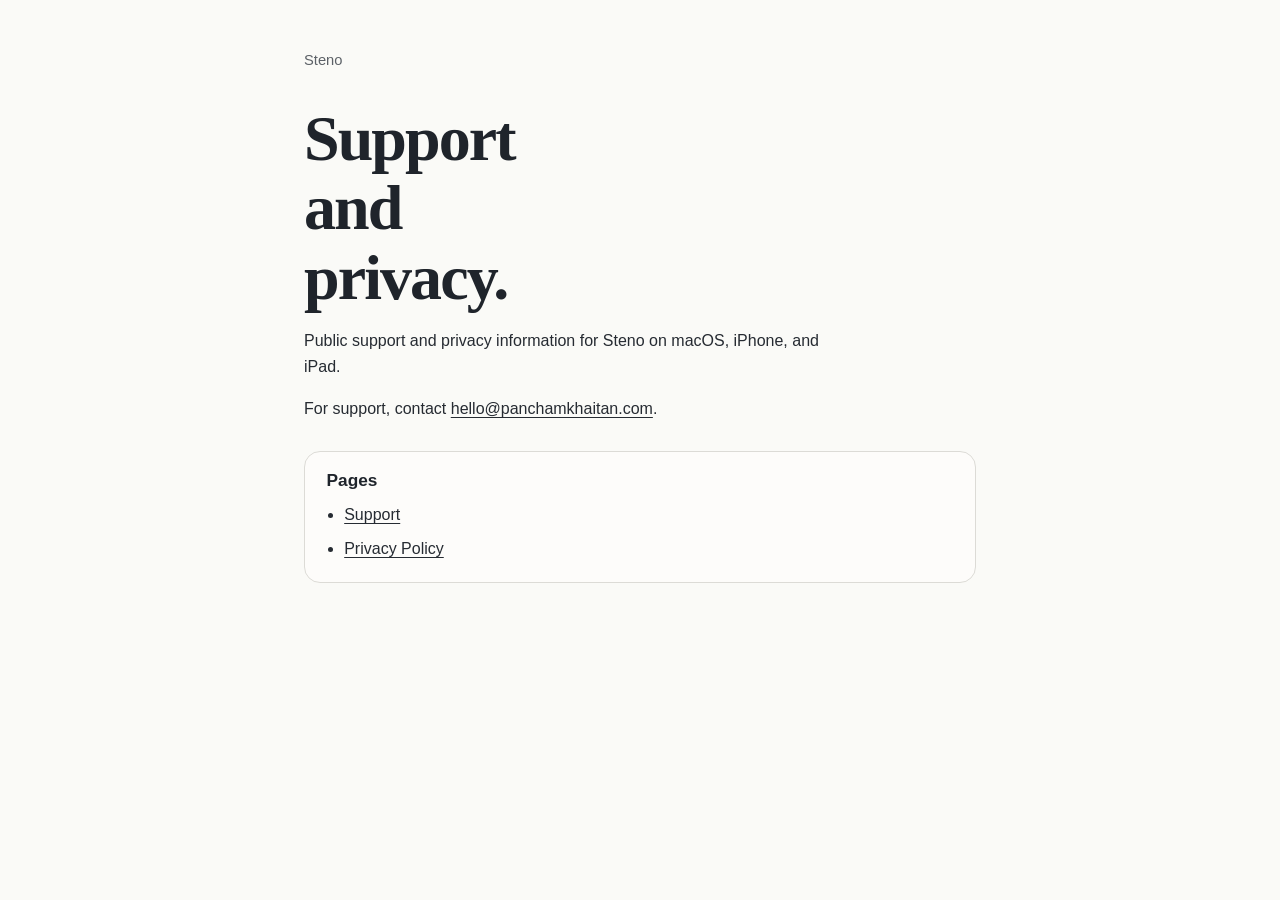
==== index.html @ bea968e1 "docs(site): add support page" ====
<!doctype html>
<html lang="en">
    <head>
        <meta charset="utf-8" />
        <meta name="viewport" content="width=device-width, initial-scale=1" />
        <title>Steno</title>
        <meta
            name="description"
            content="Public support and privacy pages for Steno."
        />
        <style>
            :root {
                color-scheme: light;
                --bg: oklch(98.4% 0.004 95);
                --surface: oklch(99.2% 0.003 95);
                --ink: oklch(26% 0.015 255);
                --muted: oklch(49% 0.012 255);
                --line: oklch(89% 0.006 95);
                --body:
                    "Avenir Next", "Segoe UI", "Helvetica Neue", Helvetica,
                    sans-serif;
                --display:
                    "Iowan Old Style", "Palatino Linotype", "Book Antiqua",
                    Georgia, serif;
                --max-width: 42rem;
            }

            * {
                box-sizing: border-box;
            }

            body {
                margin: 0;
                background: var(--bg);
                color: var(--ink);
                font-family: var(--body);
                line-height: 1.65;
            }

            a {
                color: inherit;
                text-decoration-thickness: 0.08em;
                text-underline-offset: 0.16em;
            }

            .page {
                width: min(calc(100% - 2rem), var(--max-width));
                margin: 0 auto;
                padding: 3rem 0 4rem;
            }

            .topline {
                margin-bottom: 2rem;
                color: var(--muted);
                font-size: 0.92rem;
            }

            h1,
            h2 {
                margin: 0;
                font-family: var(--display);
                font-weight: 700;
                line-height: 1.08;
                letter-spacing: -0.03em;
            }

            h1 {
                font-size: clamp(2.5rem, 8vw, 4rem);
                max-width: 8ch;
                margin-bottom: 1rem;
            }

            h2 {
                font-size: 1.08rem;
                font-family: var(--body);
                letter-spacing: 0;
                margin-bottom: 0.8rem;
            }

            p,
            li {
                color: color-mix(in oklab, var(--ink) 88%, var(--muted));
                font-size: 1rem;
            }

            p {
                margin: 0 0 1rem;
                max-width: 60ch;
            }

            .links {
                margin-top: 1.75rem;
                padding: 1.2rem 1.35rem;
                border: 1px solid var(--line);
                border-radius: 1rem;
                background: var(--surface);
            }

            ul {
                margin: 0;
                padding-left: 1.1rem;
            }

            li + li {
                margin-top: 0.45rem;
            }

            @media (max-width: 640px) {
                .page {
                    width: min(calc(100% - 1.25rem), var(--max-width));
                    padding: 2rem 0 3rem;
                }
            }
        </style>
    </head>
    <body>
        <div class="page">
            <div class="topline">Steno</div>

            <main>
                <h1>Support and privacy.</h1>
                <p>
                    Public support and privacy information for Steno on macOS,
                    iPhone, and iPad.
                </p>
                <p>
                    For support, contact
                    <a href="mailto:hello@panchamkhaitan.com"
                        >hello@panchamkhaitan.com</a
                    >.
                </p>

                <section class="links" aria-label="Site links">
                    <h2>Pages</h2>
                    <ul>
                        <li><a href="./support/">Support</a></li>
                        <li><a href="./privacy/">Privacy Policy</a></li>
                    </ul>
                </section>
            </main>
        </div>
    </body>
</html>
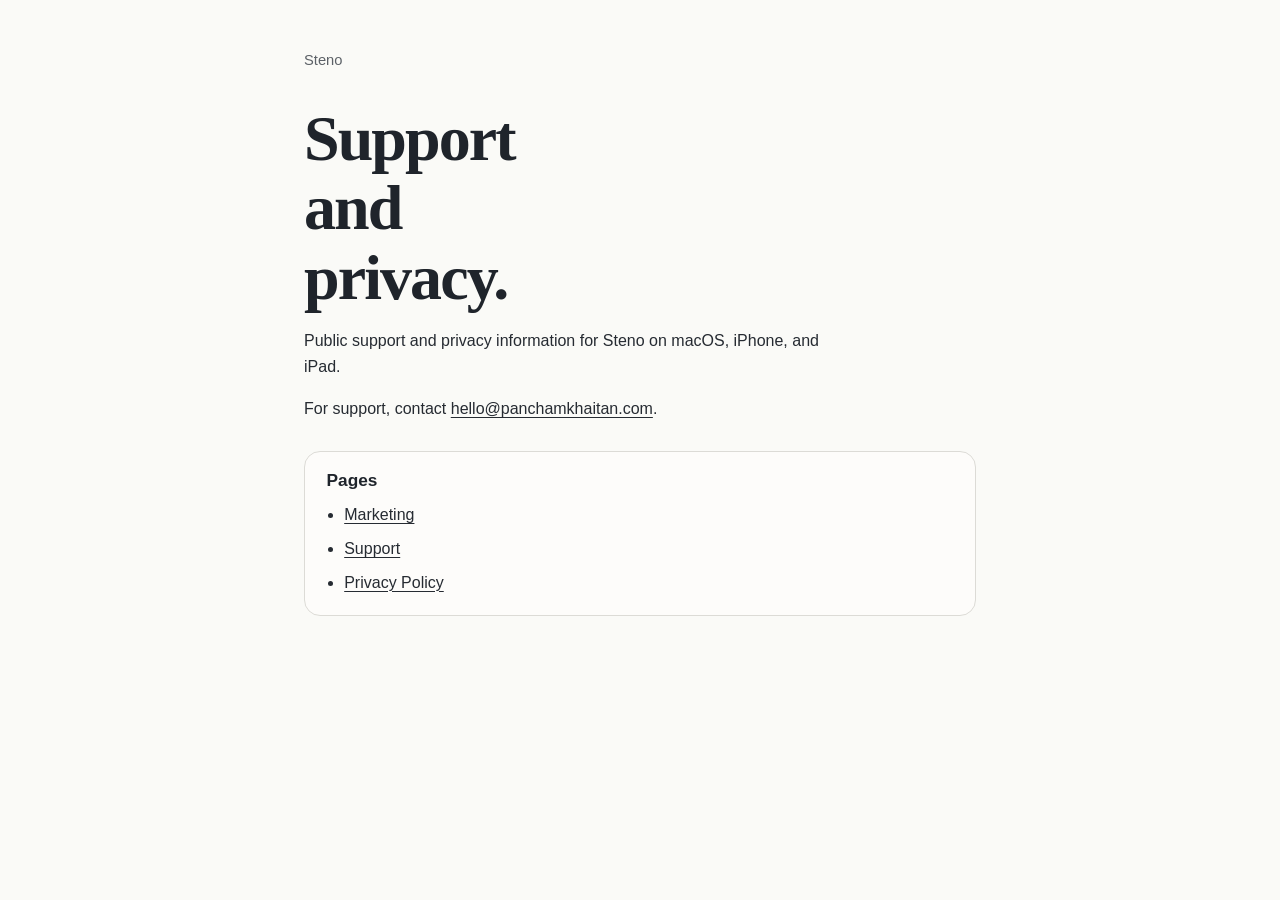
==== commit 62eb3a9b: "docs(site): add marketing page" ====
--- a/index.html
+++ b/index.html
@@ -133,6 +133,7 @@
                 <section class="links" aria-label="Site links">
                     <h2>Pages</h2>
                     <ul>
+                        <li><a href="./marketing/">Marketing</a></li>
                         <li><a href="./support/">Support</a></li>
                         <li><a href="./privacy/">Privacy Policy</a></li>
                     </ul>
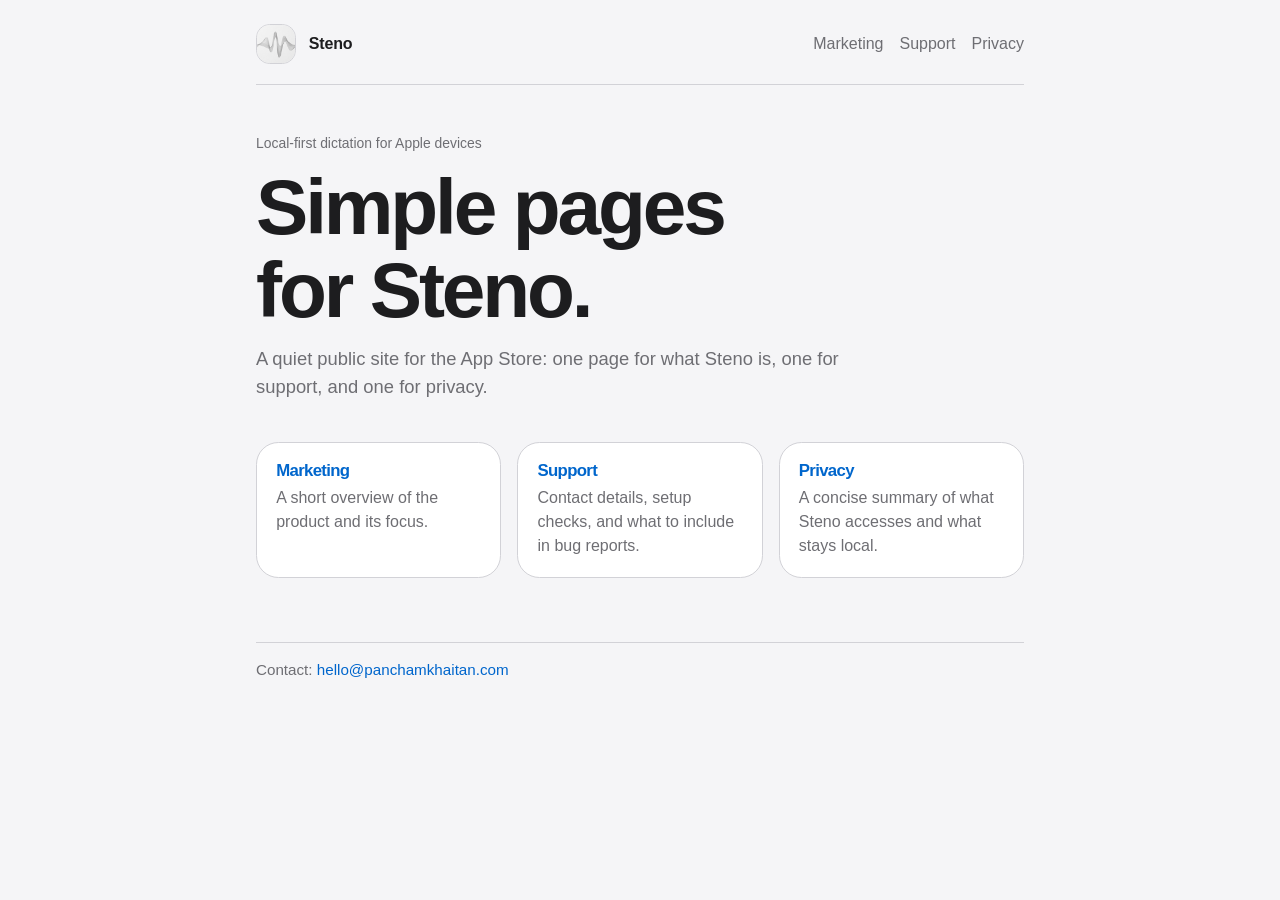
==== commit f10ccc21: "docs(site): simplify public pages" ====
--- a/index.html
+++ b/index.html
@@ -6,139 +6,69 @@
         <title>Steno</title>
         <meta
             name="description"
-            content="Public support and privacy pages for Steno."
+            content="Marketing, support, and privacy pages for Steno."
         />
-        <style>
-            :root {
-                color-scheme: light;
-                --bg: oklch(98.4% 0.004 95);
-                --surface: oklch(99.2% 0.003 95);
-                --ink: oklch(26% 0.015 255);
-                --muted: oklch(49% 0.012 255);
-                --line: oklch(89% 0.006 95);
-                --body:
-                    "Avenir Next", "Segoe UI", "Helvetica Neue", Helvetica,
-                    sans-serif;
-                --display:
-                    "Iowan Old Style", "Palatino Linotype", "Book Antiqua",
-                    Georgia, serif;
-                --max-width: 42rem;
-            }
-
-            * {
-                box-sizing: border-box;
-            }
-
-            body {
-                margin: 0;
-                background: var(--bg);
-                color: var(--ink);
-                font-family: var(--body);
-                line-height: 1.65;
-            }
-
-            a {
-                color: inherit;
-                text-decoration-thickness: 0.08em;
-                text-underline-offset: 0.16em;
-            }
-
-            .page {
-                width: min(calc(100% - 2rem), var(--max-width));
-                margin: 0 auto;
-                padding: 3rem 0 4rem;
-            }
-
-            .topline {
-                margin-bottom: 2rem;
-                color: var(--muted);
-                font-size: 0.92rem;
-            }
-
-            h1,
-            h2 {
-                margin: 0;
-                font-family: var(--display);
-                font-weight: 700;
-                line-height: 1.08;
-                letter-spacing: -0.03em;
-            }
-
-            h1 {
-                font-size: clamp(2.5rem, 8vw, 4rem);
-                max-width: 8ch;
-                margin-bottom: 1rem;
-            }
-
-            h2 {
-                font-size: 1.08rem;
-                font-family: var(--body);
-                letter-spacing: 0;
-                margin-bottom: 0.8rem;
-            }
-
-            p,
-            li {
-                color: color-mix(in oklab, var(--ink) 88%, var(--muted));
-                font-size: 1rem;
-            }
-
-            p {
-                margin: 0 0 1rem;
-                max-width: 60ch;
-            }
-
-            .links {
-                margin-top: 1.75rem;
-                padding: 1.2rem 1.35rem;
-                border: 1px solid var(--line);
-                border-radius: 1rem;
-                background: var(--surface);
-            }
-
-            ul {
-                margin: 0;
-                padding-left: 1.1rem;
-            }
-
-            li + li {
-                margin-top: 0.45rem;
-            }
-
-            @media (max-width: 640px) {
-                .page {
-                    width: min(calc(100% - 1.25rem), var(--max-width));
-                    padding: 2rem 0 3rem;
-                }
-            }
-        </style>
+        <link rel="stylesheet" href="./styles.css" />
     </head>
     <body>
-        <div class="page">
-            <div class="topline">Steno</div>
+        <div class="site">
+            <header class="masthead">
+                <a class="brand" href="./" aria-label="Steno home">
+                    <img
+                        class="brand-mark"
+                        src="./assets/steno-logo.jpg"
+                        alt="Steno waveform logo"
+                        width="40"
+                        height="40"
+                    />
+                    <span class="brand-name">Steno</span>
+                </a>
+
+                <nav class="nav" aria-label="Site">
+                    <a href="./marketing/">Marketing</a>
+                    <a href="./support/">Support</a>
+                    <a href="./privacy/">Privacy</a>
+                </nav>
+            </header>
 
             <main>
-                <h1>Support and privacy.</h1>
-                <p>
-                    Public support and privacy information for Steno on macOS,
-                    iPhone, and iPad.
-                </p>
-                <p>
-                    For support, contact
-                    <a href="mailto:hello@panchamkhaitan.com"
-                        >hello@panchamkhaitan.com</a
-                    >.
+                <p class="eyebrow">Local-first dictation for Apple devices</p>
+                <h1>Simple pages for Steno.</h1>
+                <p class="lede">
+                    A quiet public site for the App Store: one page for what
+                    Steno is, one for support, and one for privacy.
                 </p>
 
-                <section class="links" aria-label="Site links">
-                    <h2>Pages</h2>
-                    <ul>
-                        <li><a href="./marketing/">Marketing</a></li>
-                        <li><a href="./support/">Support</a></li>
-                        <li><a href="./privacy/">Privacy Policy</a></li>
-                    </ul>
+                <section class="cards" aria-label="Pages">
+                    <article class="card">
+                        <h3><a href="./marketing/">Marketing</a></h3>
+                        <p>A short overview of the product and its focus.</p>
+                    </article>
+
+                    <article class="card">
+                        <h3><a href="./support/">Support</a></h3>
+                        <p>
+                            Contact details, setup checks, and what to include
+                            in bug reports.
+                        </p>
+                    </article>
+
+                    <article class="card">
+                        <h3><a href="./privacy/">Privacy</a></h3>
+                        <p>
+                            A concise summary of what Steno accesses and what
+                            stays local.
+                        </p>
+                    </article>
                 </section>
             </main>
+
+            <footer class="footer">
+                Contact:
+                <a href="mailto:hello@panchamkhaitan.com"
+                    >hello@panchamkhaitan.com</a
+                >
+            </footer>
         </div>
     </body>
 </html>
--- a/styles.css
+++ b/styles.css
@@ -0,0 +1,283 @@
+:root {
+    color-scheme: light;
+    --bg: #f5f5f7;
+    --panel: #ffffff;
+    --ink: #1d1d1f;
+    --muted: #6e6e73;
+    --line: #d2d2d7;
+    --link: #06c;
+    --max-width: 48rem;
+    --max-width-wide: 62rem;
+}
+
+* {
+    box-sizing: border-box;
+}
+
+html {
+    background: var(--bg);
+}
+
+body {
+    margin: 0;
+    background: var(--bg);
+    color: var(--ink);
+    font-family:
+        -apple-system, BlinkMacSystemFont, "SF Pro Text", "Helvetica Neue",
+        Helvetica, Arial, sans-serif;
+    -webkit-font-smoothing: antialiased;
+    line-height: 1.5;
+}
+
+img {
+    display: block;
+    max-width: 100%;
+}
+
+a {
+    color: var(--link);
+    text-decoration: none;
+}
+
+a:hover {
+    text-decoration: underline;
+}
+
+.site {
+    width: min(calc(100% - 2rem), var(--max-width));
+    margin: 0 auto;
+    padding: 1.5rem 0 4rem;
+}
+
+.site--wide {
+    width: min(calc(100% - 2rem), var(--max-width-wide));
+}
+
+.masthead {
+    display: flex;
+    justify-content: space-between;
+    align-items: center;
+    gap: 1rem;
+    margin-bottom: 3rem;
+    padding-bottom: 1.25rem;
+    border-bottom: 1px solid var(--line);
+}
+
+.brand {
+    display: inline-flex;
+    align-items: center;
+    gap: 0.8rem;
+    color: var(--ink);
+    text-decoration: none;
+}
+
+.brand:hover {
+    text-decoration: none;
+}
+
+.brand-mark {
+    width: 2.5rem;
+    height: 2.5rem;
+    border-radius: 0.85rem;
+    border: 1px solid var(--line);
+    background: var(--panel);
+    object-fit: cover;
+}
+
+.brand-name {
+    font-size: 1rem;
+    font-weight: 600;
+    letter-spacing: -0.01em;
+}
+
+.nav {
+    display: flex;
+    gap: 1rem;
+    flex-wrap: wrap;
+}
+
+.nav a {
+    color: var(--muted);
+}
+
+.nav a[aria-current="page"],
+.nav a:hover {
+    color: var(--ink);
+    text-decoration: none;
+}
+
+.eyebrow {
+    margin: 0 0 0.75rem;
+    color: var(--muted);
+    font-size: 0.87rem;
+}
+
+h1,
+h2,
+h3 {
+    margin: 0;
+    color: var(--ink);
+    font-weight: 600;
+    letter-spacing: -0.04em;
+    line-height: 1.06;
+}
+
+h1 {
+    margin-bottom: 0.8rem;
+    max-width: 11ch;
+    font-size: clamp(2.75rem, 8vw, 4.9rem);
+}
+
+h2 {
+    margin-bottom: 0.45rem;
+    font-size: clamp(1.4rem, 4vw, 1.75rem);
+}
+
+h3 {
+    margin-bottom: 0.35rem;
+    font-size: 1.05rem;
+}
+
+p,
+li {
+    color: var(--muted);
+    font-size: 1rem;
+}
+
+p {
+    margin: 0 0 1rem;
+    max-width: 38rem;
+}
+
+.lede {
+    margin: 0;
+    max-width: 40rem;
+    font-size: 1.15rem;
+    line-height: 1.55;
+}
+
+.hero {
+    display: grid;
+    gap: 1.25rem;
+    align-items: start;
+}
+
+.hero--split {
+    grid-template-columns: minmax(0, 1fr) 13rem;
+}
+
+.logo-panel {
+    display: grid;
+    place-items: center;
+    padding: 1rem;
+    border: 1px solid var(--line);
+    border-radius: 1.5rem;
+    background: var(--panel);
+}
+
+.logo-panel img {
+    width: 100%;
+    border-radius: 1.15rem;
+}
+
+.cards {
+    display: grid;
+    grid-template-columns: repeat(3, minmax(0, 1fr));
+    gap: 1rem;
+    margin-top: 2.5rem;
+}
+
+.cards--2 {
+    grid-template-columns: repeat(2, minmax(0, 1fr));
+}
+
+.card {
+    padding: 1.2rem;
+    border: 1px solid var(--line);
+    border-radius: 1.4rem;
+    background: var(--panel);
+}
+
+.card p:last-child {
+    margin-bottom: 0;
+}
+
+.section {
+    margin-top: 2.5rem;
+    padding-top: 1.5rem;
+    border-top: 1px solid var(--line);
+}
+
+.list {
+    margin: 0;
+    padding-left: 1.2rem;
+}
+
+.list li + li {
+    margin-top: 0.45rem;
+}
+
+.list-plain {
+    list-style: none;
+    margin: 0;
+    padding: 0;
+}
+
+.list-plain li {
+    padding: 0.85rem 0;
+    border-top: 1px solid var(--line);
+}
+
+.list-plain li:first-child {
+    padding-top: 0;
+    border-top: 0;
+}
+
+.list-plain strong {
+    display: block;
+    margin-bottom: 0.15rem;
+    color: var(--ink);
+    font-weight: 600;
+}
+
+.page-links {
+    display: flex;
+    gap: 1rem;
+    flex-wrap: wrap;
+    margin-top: 1rem;
+}
+
+.footer {
+    margin-top: 4rem;
+    padding-top: 1rem;
+    border-top: 1px solid var(--line);
+    color: var(--muted);
+    font-size: 0.95rem;
+}
+
+@media (max-width: 860px) {
+    .hero--split,
+    .cards,
+    .cards--2 {
+        grid-template-columns: 1fr;
+    }
+
+    .logo-panel {
+        max-width: 13rem;
+    }
+}
+
+@media (max-width: 640px) {
+    .site,
+    .site--wide {
+        width: min(calc(100% - 1.25rem), var(--max-width-wide));
+        padding: 1rem 0 3rem;
+    }
+
+    .masthead {
+        flex-direction: column;
+        align-items: flex-start;
+        gap: 0.75rem;
+        margin-bottom: 2.25rem;
+    }
+}
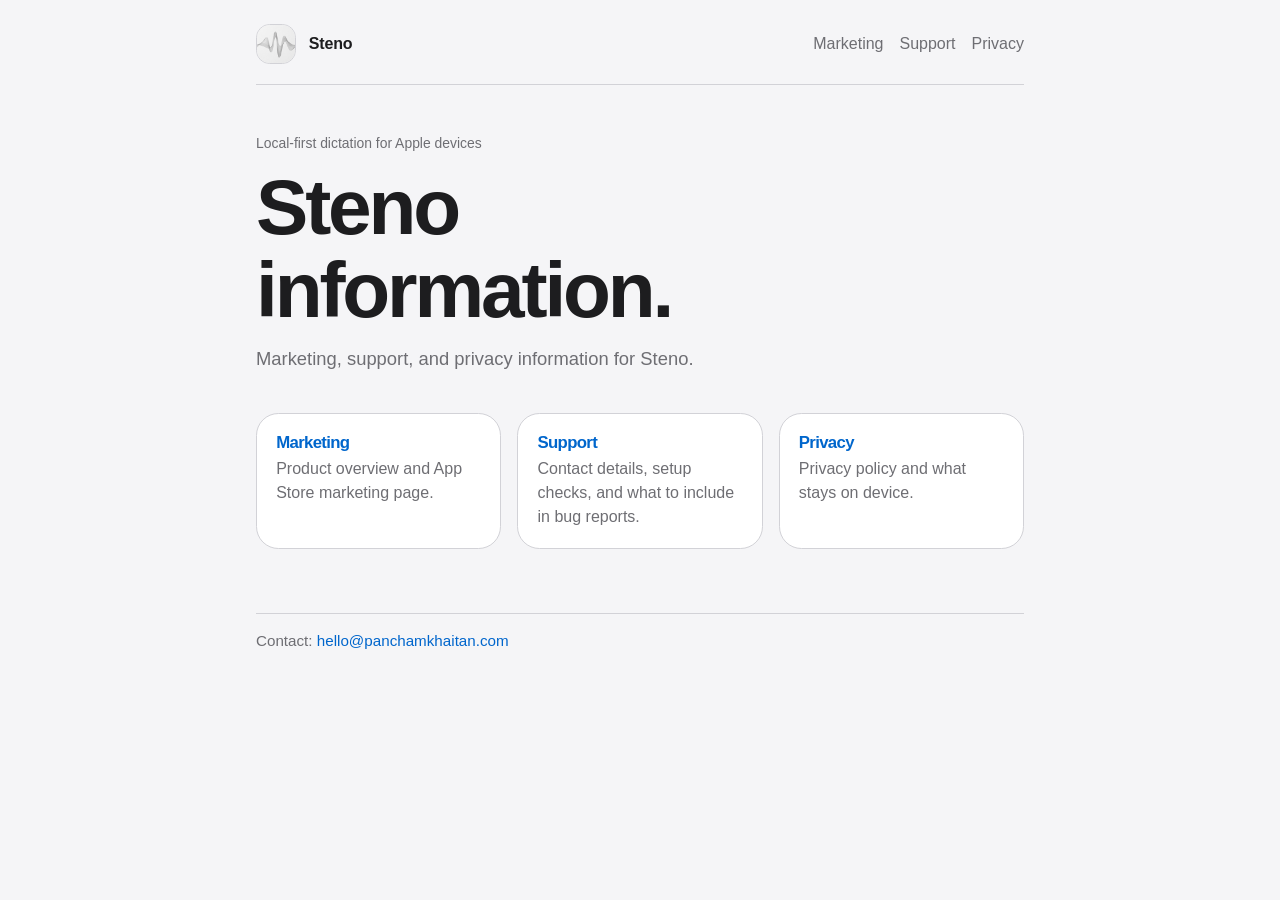
==== commit 6cea1306: "docs(site): tighten landing copy" ====
--- a/index.html
+++ b/index.html
@@ -33,16 +33,15 @@
 
             <main>
                 <p class="eyebrow">Local-first dictation for Apple devices</p>
-                <h1>Simple pages for Steno.</h1>
+                <h1>Steno information.</h1>
                 <p class="lede">
-                    A quiet public site for the App Store: one page for what
-                    Steno is, one for support, and one for privacy.
+                    Marketing, support, and privacy information for Steno.
                 </p>
 
                 <section class="cards" aria-label="Pages">
                     <article class="card">
                         <h3><a href="./marketing/">Marketing</a></h3>
-                        <p>A short overview of the product and its focus.</p>
+                        <p>Product overview and App Store marketing page.</p>
                     </article>
 
                     <article class="card">
@@ -56,8 +55,7 @@
                     <article class="card">
                         <h3><a href="./privacy/">Privacy</a></h3>
                         <p>
-                            A concise summary of what Steno accesses and what
-                            stays local.
+                            Privacy policy and what stays on device.
                         </p>
                     </article>
                 </section>
--- a/styles.css
+++ b/styles.css
@@ -162,24 +162,6 @@
     align-items: start;
 }
 
-.hero--split {
-    grid-template-columns: minmax(0, 1fr) 13rem;
-}
-
-.logo-panel {
-    display: grid;
-    place-items: center;
-    padding: 1rem;
-    border: 1px solid var(--line);
-    border-radius: 1.5rem;
-    background: var(--panel);
-}
-
-.logo-panel img {
-    width: 100%;
-    border-radius: 1.15rem;
-}
-
 .cards {
     display: grid;
     grid-template-columns: repeat(3, minmax(0, 1fr));
@@ -256,14 +238,9 @@
 }
 
 @media (max-width: 860px) {
-    .hero--split,
     .cards,
     .cards--2 {
         grid-template-columns: 1fr;
-    }
-
-    .logo-panel {
-        max-width: 13rem;
     }
 }
 
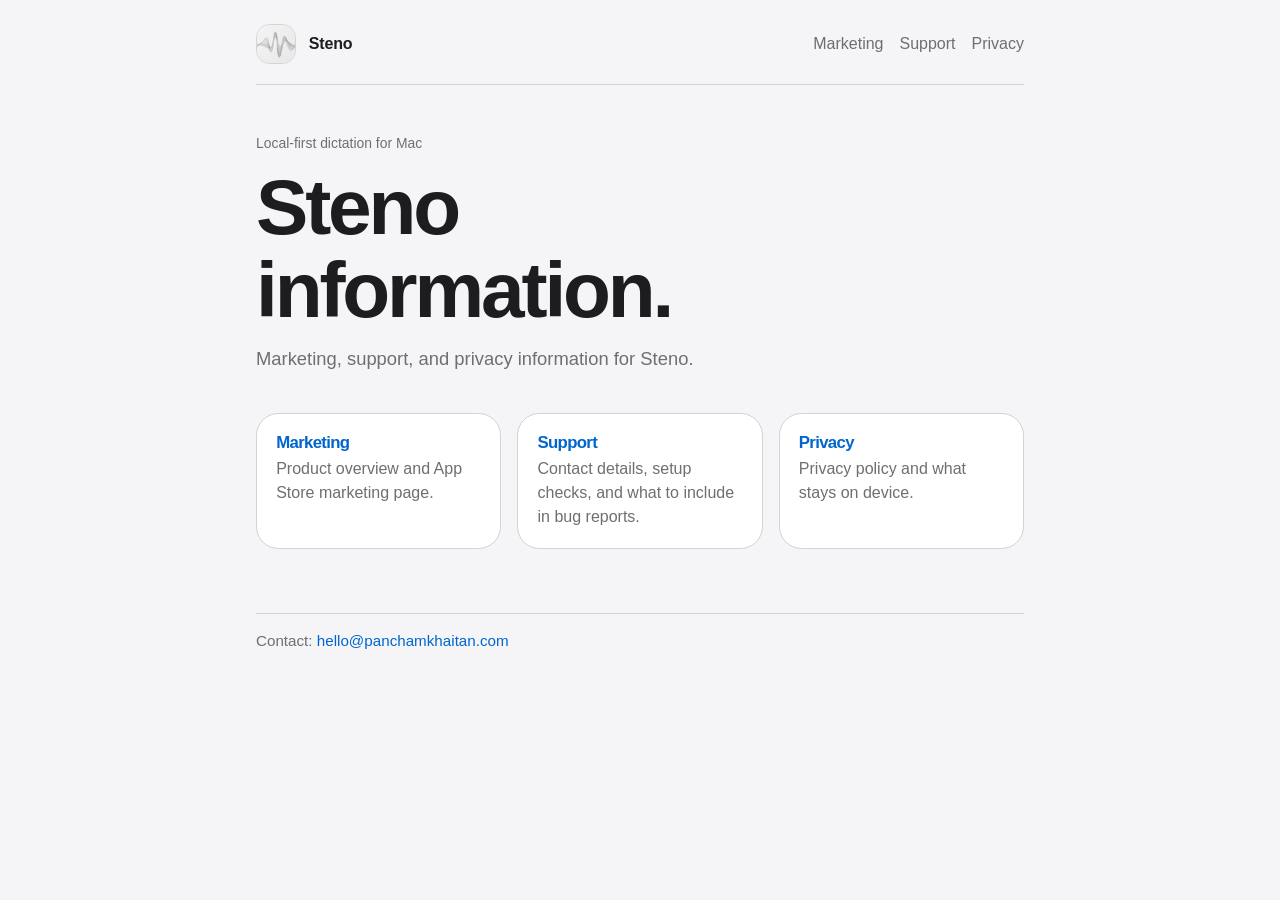
==== commit 700baef1: "docs(site): align public pages with Mac App Store flow" ====
--- a/index.html
+++ b/index.html
@@ -32,7 +32,7 @@
             </header>
 
             <main>
-                <p class="eyebrow">Local-first dictation for Apple devices</p>
+                <p class="eyebrow">Local-first dictation for Mac</p>
                 <h1>Steno information.</h1>
                 <p class="lede">
                     Marketing, support, and privacy information for Steno.
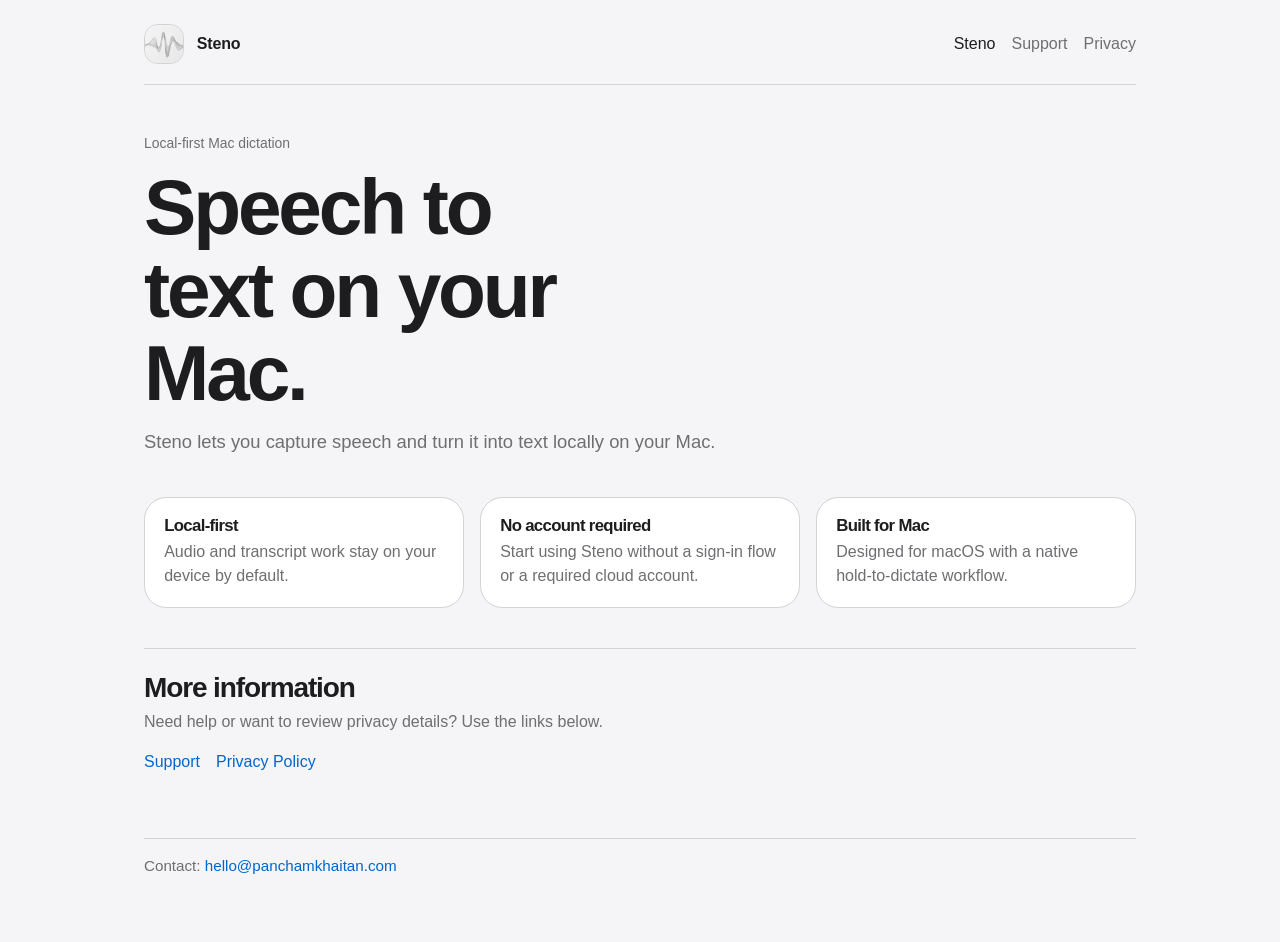
==== commit 4d1fb499: "Make marketing page the default route" ====
--- a/index.html
+++ b/index.html
@@ -6,12 +6,12 @@
         <title>Steno</title>
         <meta
             name="description"
-            content="Marketing, support, and privacy pages for Steno."
+            content="Steno is a local-first dictation app for macOS."
         />
         <link rel="stylesheet" href="./styles.css" />
     </head>
     <body>
-        <div class="site">
+        <div class="site site--wide">
             <header class="masthead">
                 <a class="brand" href="./" aria-label="Steno home">
                     <img
@@ -25,39 +25,60 @@
                 </a>
 
                 <nav class="nav" aria-label="Site">
-                    <a href="./marketing/">Marketing</a>
+                    <a href="./" aria-current="page">Steno</a>
                     <a href="./support/">Support</a>
                     <a href="./privacy/">Privacy</a>
                 </nav>
             </header>
 
             <main>
-                <p class="eyebrow">Local-first dictation for Mac</p>
-                <h1>Steno information.</h1>
-                <p class="lede">
-                    Marketing, support, and privacy information for Steno.
-                </p>
+                <section class="hero">
+                    <div>
+                        <p class="eyebrow">Local-first Mac dictation</p>
+                        <h1>Speech to text on your Mac.</h1>
+                        <p class="lede">
+                            Steno lets you capture speech and turn it into text
+                            locally on your Mac.
+                        </p>
+                    </div>
+                </section>
 
-                <section class="cards" aria-label="Pages">
+                <section class="cards" aria-label="Highlights">
                     <article class="card">
-                        <h3><a href="./marketing/">Marketing</a></h3>
-                        <p>Product overview and App Store marketing page.</p>
-                    </article>
-
-                    <article class="card">
-                        <h3><a href="./support/">Support</a></h3>
+                        <h3>Local-first</h3>
                         <p>
-                            Contact details, setup checks, and what to include
-                            in bug reports.
+                            Audio and transcript work stay on your device by
+                            default.
                         </p>
                     </article>
 
                     <article class="card">
-                        <h3><a href="./privacy/">Privacy</a></h3>
+                        <h3>No account required</h3>
                         <p>
-                            Privacy policy and what stays on device.
+                            Start using Steno without a sign-in flow or a
+                            required cloud account.
                         </p>
                     </article>
+
+                    <article class="card">
+                        <h3>Built for Mac</h3>
+                        <p>
+                            Designed for macOS with a native hold-to-dictate
+                            workflow.
+                        </p>
+                    </article>
+                </section>
+
+                <section class="section">
+                    <h2>More information</h2>
+                    <p>
+                        Need help or want to review privacy details? Use the
+                        links below.
+                    </p>
+                    <div class="page-links">
+                        <a href="./support/">Support</a>
+                        <a href="./privacy/">Privacy Policy</a>
+                    </div>
                 </section>
             </main>
 
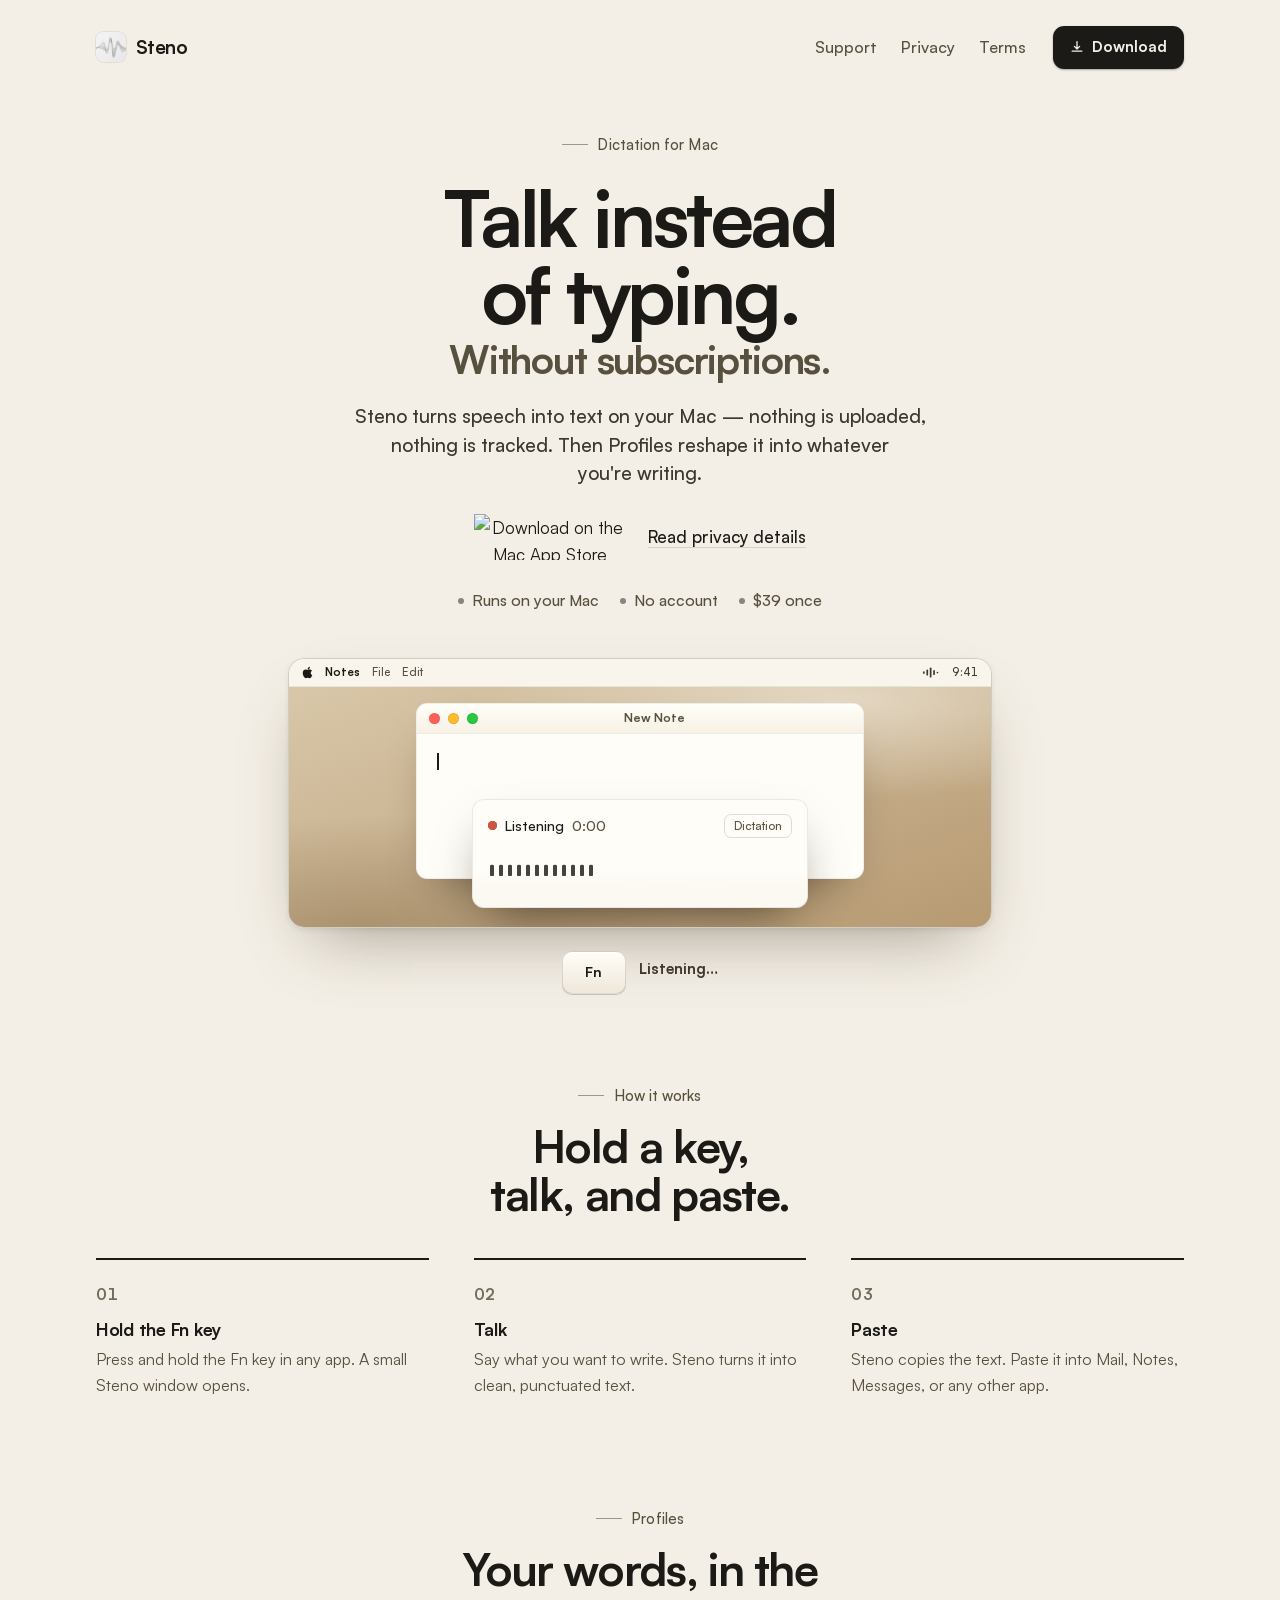
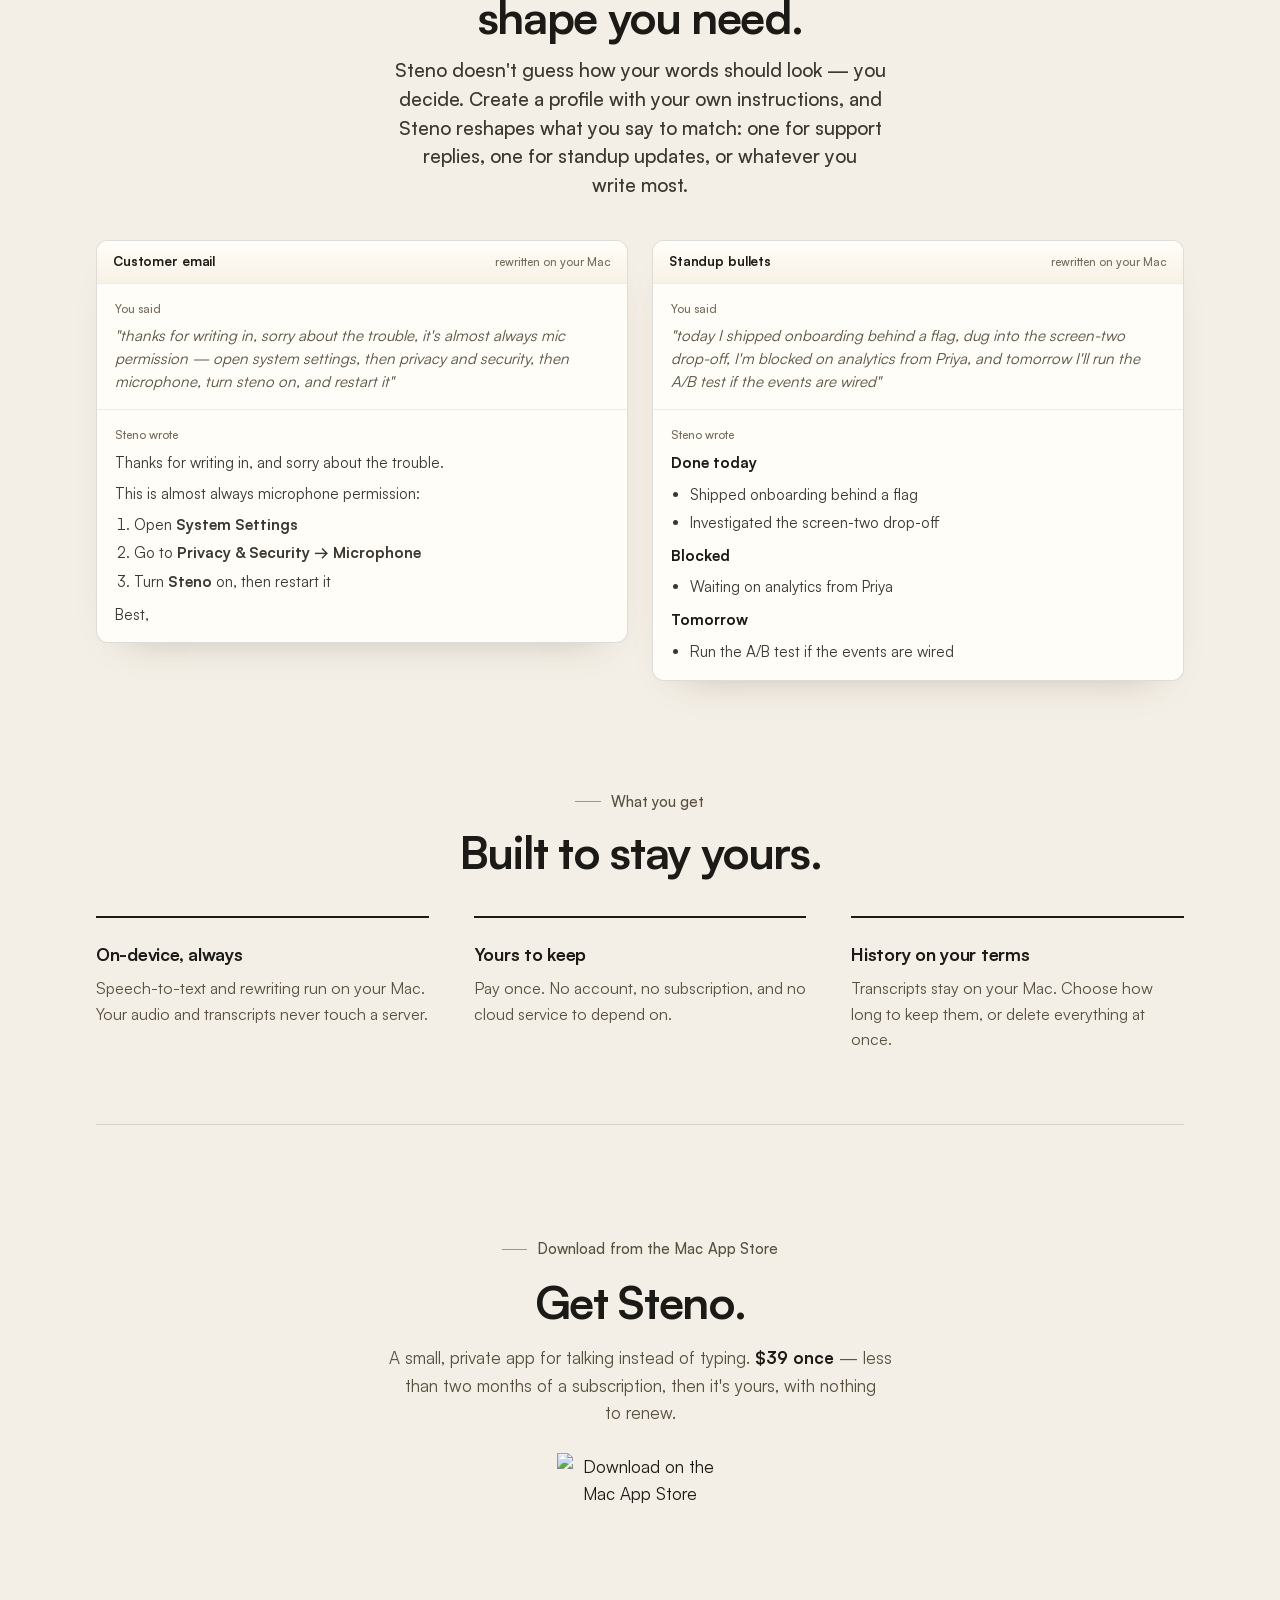
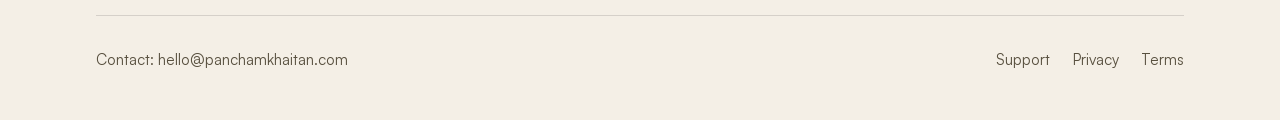
==== commit 81cdca0a: "Redesign site: editorial layout, Satoshi, interactive Mac demo Rework the marketing site into a warm" ====
--- a/index.html
+++ b/index.html
@@ -3,91 +3,364 @@
     <head>
         <meta charset="utf-8" />
         <meta name="viewport" content="width=device-width, initial-scale=1" />
-        <title>Steno</title>
+        <title>Steno — Private, on-device dictation for Mac</title>
         <meta
             name="description"
-            content="Steno is a local-first dictation app for macOS."
+            content="On-device dictation for Mac. Hold a key, talk, and paste. Everything runs on your Mac — no account, no subscription — with profiles that reshape your words into the format you need."
         />
         <link rel="stylesheet" href="./styles.css" />
+        <script>
+            document.documentElement.classList.add("js");
+            /* Safety net: if the deferred enhancement never runs, reveal all
+               content so nothing can stay permanently hidden. */
+            addEventListener("load", function () {
+                setTimeout(function () {
+                    if (window.__stenoEnhanced) return;
+                    var els = document.querySelectorAll("[data-reveal]");
+                    for (var i = 0; i < els.length; i++)
+                        els[i].classList.add("is-visible");
+                }, 800);
+            });
+        </script>
     </head>
     <body>
-        <div class="site site--wide">
-            <header class="masthead">
-                <a class="brand" href="./" aria-label="Steno home">
-                    <img
-                        class="brand-mark"
-                        src="./assets/steno-logo.jpg"
-                        alt="Steno waveform logo"
-                        width="40"
-                        height="40"
-                    />
-                    <span class="brand-name">Steno</span>
-                </a>
-
-                <nav class="nav" aria-label="Site">
-                    <a href="./" aria-current="page">Steno</a>
+        <header class="wrap nav">
+            <a class="brand" href="./" aria-label="Steno homepage">
+                <img
+                    src="./assets/steno-logo.jpg"
+                    alt=""
+                    width="30"
+                    height="30"
+                />
+                Steno
+            </a>
+            <div class="nav-right">
+                <nav class="nav-links" aria-label="Site">
                     <a href="./support/">Support</a>
                     <a href="./privacy/">Privacy</a>
+                    <a href="./terms/">Terms</a>
                 </nav>
-            </header>
-
-            <main>
-                <section class="hero">
-                    <div>
-                        <p class="eyebrow">Local-first Mac dictation</p>
-                        <h1>Speech to text on your Mac.</h1>
-                        <p class="lede">
-                            Steno lets you capture speech and turn it into text
-                            locally on your Mac.
+                <a
+                    class="btn"
+                    href="https://apps.apple.com/in/app/steno-dictation/id6762076728?mt=12"
+                >
+                    <svg viewBox="0 0 16 16" fill="none" aria-hidden="true">
+                        <path
+                            d="M8 1.75v8.5M8 10.25 11 7.25M8 10.25 5 7.25M2.5 12.75h11"
+                            stroke="currentColor"
+                            stroke-width="1.5"
+                            stroke-linecap="round"
+                            stroke-linejoin="round"
+                        />
+                    </svg>
+                    Download
+                </a>
+            </div>
+        </header>
+
+        <main>
+            <section class="wrap hero" aria-labelledby="hero-title">
+                <div class="hero-copy" data-reveal>
+                    <p class="eyebrow">Dictation for Mac</p>
+                    <h1 id="hero-title">
+                        Talk instead of typing.<span class="h1-note"
+                            >Without subscriptions.</span
+                        >
+                    </h1>
+                    <p class="lede">
+                        Steno turns speech into text on your Mac — nothing is
+                        uploaded, nothing is tracked. Then Profiles reshape it into
+                        whatever you're writing.
+                    </p>
+                    <div class="hero-actions">
+                        <a
+                            class="appstore"
+                            href="https://apps.apple.com/in/app/steno-dictation/id6762076728?mt=12"
+                            aria-label="Download Steno on the Mac App Store"
+                        >
+                            <img
+                                src="https://tools.applemediaservices.com/api/badges/download-on-the-mac-app-store/black/en-us?size=250x83"
+                                alt="Download on the Mac App Store"
+                                width="152"
+                                height="46"
+                            />
+                        </a>
+                        <a class="tlink" href="./privacy/">Read privacy details</a>
+                    </div>
+                    <ul class="hero-meta">
+                        <li>Runs on your Mac</li>
+                        <li>No account</li>
+                        <li>$39 once</li>
+                    </ul>
+                </div>
+
+                <div
+                    class="hero-demo"
+                    data-reveal
+                    data-state="idle"
+                    style="--reveal-d: 120ms"
+                >
+                    <div class="mac">
+                        <div class="mac-bar" aria-hidden="true">
+                            <svg class="mac-apple" viewBox="0 0 384 512">
+                                <path
+                                    fill="currentColor"
+                                    d="M318.7 268.7c-.2-36.7 16.4-64.4 50-84.8-18.8-26.9-47.2-41.7-84.7-44.6-35.5-2.8-74.3 20.7-88.5 20.7-15 0-49.4-19.7-76.4-19.7C63.3 141.2 4 184.8 4 273.5q0 39.3 14.4 81.2c12.8 36.7 59 126.7 107.2 125.2 25.2-.6 43-17.9 75.8-17.9 31.8 0 48.3 17.9 76.4 17.9 48.6-.7 90.4-82.5 102.6-119.3-65.2-30.7-61.7-90-61.7-91.9zm-56.6-164.2c27.3-32.4 24.8-61.9 24-72.5-24.1 1.4-52 16.4-67.9 34.9-17.5 19.8-27.8 44.3-25.6 71.9 26.1 2 49.9-11.4 69.5-34.3z"
+                                />
+                            </svg>
+                            <span class="mac-app">Notes</span>
+                            <span class="mac-menu">File</span>
+                            <span class="mac-menu">Edit</span>
+                            <span class="mac-fill"></span>
+                            <svg class="mac-steno" viewBox="0 0 20 12">
+                                <g fill="currentColor">
+                                    <rect x="0" y="4.5" width="2" height="3" rx="1" />
+                                    <rect x="4" y="2.5" width="2" height="7" rx="1" />
+                                    <rect x="8" y="0" width="2" height="12" rx="1" />
+                                    <rect x="12" y="3" width="2" height="6" rx="1" />
+                                    <rect x="16" y="5" width="2" height="2" rx="1" />
+                                </g>
+                            </svg>
+                            <span class="mac-clock">9:41</span>
+                        </div>
+                        <div class="mac-desk">
+                            <div class="doc" aria-hidden="true">
+                                <div class="doc-bar">
+                                    <span class="lights">
+                                        <i></i><i></i><i></i>
+                                    </span>
+                                    <span class="doc-title">New Note</span>
+                                </div>
+                                <div class="doc-body">
+                                    <p class="doc-text">
+                                        <span class="doc-typed"></span
+                                        ><span class="caret"></span>
+                                    </p>
+                                </div>
+                            </div>
+                            <div class="pop" aria-hidden="true">
+                                <div class="pop-head">
+                                    <span class="rec"></span>
+                                    <span class="pop-state">Listening</span>
+                                    <span class="pop-time">0:00</span>
+                                    <span class="pop-profile">Dictation</span>
+                                </div>
+                                <div class="wave">
+                                    <i></i><i></i><i></i><i></i><i></i><i></i><i></i><i></i><i></i><i></i><i></i><i></i>
+                                </div>
+                                <div class="pop-copied">
+                                    <svg class="pop-clip" viewBox="0 0 20 20">
+                                        <path
+                                            fill="currentColor"
+                                            d="M10 1.6a8.4 8.4 0 100 16.8 8.4 8.4 0 000-16.8zm4.1 6.2-4.9 4.9a1 1 0 0 1-1.4 0L5.8 10.6a1 1 0 1 1 1.4-1.4l1.3 1.3 4.2-4.2a1 1 0 0 1 1.4 1.5z"
+                                        />
+                                    </svg>
+                                    <span class="pop-quote"></span>
+                                </div>
+                            </div>
+                            <div class="paste-keys" aria-hidden="true">
+                                <span class="pk">&#8984;</span>
+                                <span class="pk">V</span>
+                                <span class="pk-label">Paste</span>
+                            </div>
+                        </div>
+                    </div>
+                    <div class="try">
+                        <button
+                            type="button"
+                            class="fnkey"
+                            aria-label="Hold to dictate with Steno"
+                        >
+                            Fn
+                        </button>
+                        <span class="try-hint" aria-hidden="true"
+                            >Hold to dictate</span
+                        >
+                    </div>
+                </div>
+            </section>
+
+            <section class="wrap section" aria-labelledby="how-title">
+                <div class="section-head" data-reveal>
+                    <p class="eyebrow">How it works</p>
+                    <h2 id="how-title">Hold a key, talk, and paste.</h2>
+                </div>
+                <div class="steps-grid">
+                    <div class="step" data-reveal>
+                        <span class="step-num">01</span>
+                        <h3>Hold the Fn key</h3>
+                        <p>
+                            Press and hold the Fn key in any app. A small Steno
+                            window opens.
                         </p>
                     </div>
-                </section>
-
-                <section class="cards" aria-label="Highlights">
-                    <article class="card">
-                        <h3>Local-first</h3>
+                    <div class="step" data-reveal style="--reveal-d: 80ms">
+                        <span class="step-num">02</span>
+                        <h3>Talk</h3>
                         <p>
-                            Audio and transcript work stay on your device by
-                            default.
+                            Say what you want to write. Steno turns it into clean,
+                            punctuated text.
                         </p>
+                    </div>
+                    <div class="step" data-reveal style="--reveal-d: 160ms">
+                        <span class="step-num">03</span>
+                        <h3>Paste</h3>
+                        <p>
+                            Steno copies the text. Paste it into Mail, Notes,
+                            Messages, or any other app.
+                        </p>
+                    </div>
+                </div>
+            </section>
+
+            <section class="wrap section" aria-labelledby="profiles-title">
+                <div class="section-head" data-reveal>
+                    <p class="eyebrow">Profiles</p>
+                    <h2 id="profiles-title">
+                        Your words, in the shape you need.
+                    </h2>
+                    <p class="lede">
+                        Steno doesn't guess how your words should look — you
+                        decide. Create a profile with your own instructions, and
+                        Steno reshapes what you say to match: one for support
+                        replies, one for standup updates, or whatever you write
+                        most.
+                    </p>
+                </div>
+
+                <div class="io-grid">
+                    <article class="io" data-reveal>
+                        <div class="io-bar">
+                            <span class="tag">Customer email</span>
+                            <span class="on-device">rewritten on your Mac</span>
+                        </div>
+                        <div class="io-block io-said-block">
+                            <span class="io-label">You said</span>
+                            <p class="io-said">
+                                "thanks for writing in, sorry about the trouble,
+                                it's almost always mic permission — open system
+                                settings, then privacy and security, then
+                                microphone, turn steno on, and restart it"
+                            </p>
+                        </div>
+                        <div class="io-block io-out">
+                            <span class="io-label">Steno wrote</span>
+                            <p>Thanks for writing in, and sorry about the trouble.</p>
+                            <p>This is almost always microphone permission:</p>
+                            <ol>
+                                <li>Open <strong>System Settings</strong></li>
+                                <li>
+                                    Go to
+                                    <strong>Privacy &amp; Security → Microphone</strong>
+                                </li>
+                                <li>Turn <strong>Steno</strong> on, then restart it</li>
+                            </ol>
+                            <p>Best,</p>
+                        </div>
                     </article>
 
-                    <article class="card">
-                        <h3>No account required</h3>
-                        <p>
-                            Start using Steno without a sign-in flow or a
-                            required cloud account.
-                        </p>
+                    <article class="io" data-reveal style="--reveal-d: 100ms">
+                        <div class="io-bar">
+                            <span class="tag">Standup bullets</span>
+                            <span class="on-device">rewritten on your Mac</span>
+                        </div>
+                        <div class="io-block io-said-block">
+                            <span class="io-label">You said</span>
+                            <p class="io-said">
+                                "today I shipped onboarding behind a flag, dug into
+                                the screen-two drop-off, I'm blocked on analytics
+                                from Priya, and tomorrow I'll run the A/B test if
+                                the events are wired"
+                            </p>
+                        </div>
+                        <div class="io-block io-out">
+                            <span class="io-label">Steno wrote</span>
+                            <p><strong>Done today</strong></p>
+                            <ul>
+                                <li>Shipped onboarding behind a flag</li>
+                                <li>Investigated the screen-two drop-off</li>
+                            </ul>
+                            <p><strong>Blocked</strong></p>
+                            <ul>
+                                <li>Waiting on analytics from Priya</li>
+                            </ul>
+                            <p><strong>Tomorrow</strong></p>
+                            <ul>
+                                <li>Run the A/B test if the events are wired</li>
+                            </ul>
+                        </div>
                     </article>
-
-                    <article class="card">
-                        <h3>Built for Mac</h3>
-                        <p>
-                            Designed for macOS with a native hold-to-dictate
-                            workflow.
-                        </p>
-                    </article>
-                </section>
-
-                <section class="section">
-                    <h2>More information</h2>
-                    <p>
-                        Need help or want to review privacy details? Use the
-                        links below.
-                    </p>
-                    <div class="page-links">
-                        <a href="./support/">Support</a>
-                        <a href="./privacy/">Privacy Policy</a>
-                    </div>
-                </section>
-            </main>
-
-            <footer class="footer">
+                </div>
+            </section>
+
+            <section class="wrap section" aria-labelledby="features-title">
+                <div class="section-head" data-reveal>
+                    <p class="eyebrow">What you get</p>
+                    <h2 id="features-title">Built to stay yours.</h2>
+                </div>
+                <dl class="features">
+                    <div class="feature" data-reveal>
+                        <dt>On-device, always</dt>
+                        <dd>
+                            Speech-to-text and rewriting run on your Mac. Your
+                            audio and transcripts never touch a server.
+                        </dd>
+                    </div>
+                    <div class="feature" data-reveal style="--reveal-d: 80ms">
+                        <dt>Yours to keep</dt>
+                        <dd>
+                            Pay once. No account, no subscription, and no cloud
+                            service to depend on.
+                        </dd>
+                    </div>
+                    <div class="feature" data-reveal style="--reveal-d: 160ms">
+                        <dt>History on your terms</dt>
+                        <dd>
+                            Transcripts stay on your Mac. Choose how long to keep
+                            them, or delete everything at once.
+                        </dd>
+                    </div>
+                </dl>
+            </section>
+
+            <section class="wrap download" aria-labelledby="cta-title">
+                <p class="eyebrow" data-reveal>Download from the Mac App Store</p>
+                <h2 id="cta-title" data-reveal>Get Steno.</h2>
+                <p data-reveal>
+                    A small, private app for talking instead of typing.
+                    <strong>$39 once</strong> — less than two months of a
+                    subscription, then it's yours, with nothing to renew.
+                </p>
+                <a
+                    class="appstore"
+                    data-reveal
+                    href="https://apps.apple.com/in/app/steno-dictation/id6762076728?mt=12"
+                    aria-label="Download Steno on the Mac App Store"
+                >
+                    <img
+                        src="https://tools.applemediaservices.com/api/badges/download-on-the-mac-app-store/black/en-us?size=250x83"
+                        alt="Download on the Mac App Store"
+                        width="166"
+                        height="50"
+                    />
+                </a>
+            </section>
+        </main>
+
+        <footer class="wrap footer">
+            <span>
                 Contact:
                 <a href="mailto:hello@panchamkhaitan.com"
                     >hello@panchamkhaitan.com</a
                 >
-            </footer>
-        </div>
+            </span>
+            <span class="footer-links">
+                <a href="./support/">Support</a>
+                <a href="./privacy/">Privacy</a>
+                <a href="./terms/">Terms</a>
+            </span>
+        </footer>
+
+        <script src="./main.js" defer></script>
     </body>
 </html>
--- a/styles.css
+++ b/styles.css
@@ -1,13 +1,72 @@
+/* Steno — a warm, editorial site for a homely Mac dictation utility.
+   Self-hosted Satoshi, no page-level window chrome (the macOS window lives
+   only in the product demo), whitespace over boxes. Motion is transform/opacity
+   only and fully gated behind prefers-reduced-motion. */
+
+@font-face {
+    font-family: "Satoshi";
+    src: url("./assets/fonts/satoshi-400.woff2") format("woff2");
+    font-weight: 400;
+    font-style: normal;
+    font-display: swap;
+}
+@font-face {
+    font-family: "Satoshi";
+    src: url("./assets/fonts/satoshi-500.woff2") format("woff2");
+    font-weight: 500;
+    font-style: normal;
+    font-display: swap;
+}
+@font-face {
+    font-family: "Satoshi";
+    src: url("./assets/fonts/satoshi-700.woff2") format("woff2");
+    font-weight: 700;
+    font-style: normal;
+    font-display: swap;
+}
+@font-face {
+    font-family: "Satoshi";
+    src: url("./assets/fonts/satoshi-900.woff2") format("woff2");
+    font-weight: 900;
+    font-style: normal;
+    font-display: swap;
+}
+
 :root {
     color-scheme: light;
-    --bg: #f5f5f7;
-    --panel: #ffffff;
-    --ink: #1d1d1f;
-    --muted: #6e6e73;
-    --line: #d2d2d7;
-    --link: #06c;
-    --max-width: 48rem;
-    --max-width-wide: 62rem;
+
+    --paper: #f4efe6;
+    --paper-tint: #ece5d7;
+    --card: #fffdf8;
+    --card-bar: #f8f1e5;
+
+    --ink: #1b1a16;
+    --ink-2: #3c372f;
+    --muted: #58503f;
+    --muted-2: #746c5b;
+
+    --line: rgba(27, 26, 22, 0.14);
+    --line-soft: rgba(27, 26, 22, 0.08);
+
+    --rec: #cb5641;
+
+    --tl-1: #ff5f57;
+    --tl-2: #febc2e;
+    --tl-3: #28c840;
+
+    --shadow-window:
+        0 1px 0 rgba(255, 255, 255, 0.6) inset,
+        0 2px 6px -2px rgba(60, 45, 28, 0.16),
+        0 30px 64px -26px rgba(60, 45, 28, 0.44);
+    --shadow-panel: 0 18px 40px -30px rgba(60, 45, 28, 0.4);
+    --shadow-btn: 0 1px 2px rgba(27, 26, 22, 0.35);
+
+    --ease-out: cubic-bezier(0.2, 0.7, 0.3, 1);
+    --ease-in-out: cubic-bezier(0.645, 0.045, 0.355, 1);
+
+    --wrap: 68rem;
+    --font: "Satoshi", -apple-system, BlinkMacSystemFont, "Helvetica Neue",
+        Helvetica, Arial, sans-serif;
 }
 
 * {
@@ -15,18 +74,19 @@
 }
 
 html {
-    background: var(--bg);
+    background: var(--paper);
 }
 
 body {
     margin: 0;
-    background: var(--bg);
-    color: var(--ink);
-    font-family:
-        -apple-system, BlinkMacSystemFont, "SF Pro Text", "Helvetica Neue",
-        Helvetica, Arial, sans-serif;
+    background: var(--paper);
+    color: var(--ink);
+    font-family: var(--font);
+    font-size: 1.0625rem;
+    font-weight: 400;
+    line-height: 1.6;
     -webkit-font-smoothing: antialiased;
-    line-height: 1.5;
+    text-rendering: optimizeLegibility;
 }
 
 img {
@@ -35,226 +95,1232 @@
 }
 
 a {
-    color: var(--link);
+    color: inherit;
     text-decoration: none;
 }
 
-a:hover {
-    text-decoration: underline;
-}
-
-.site {
-    width: min(calc(100% - 2rem), var(--max-width));
-    margin: 0 auto;
-    padding: 1.5rem 0 4rem;
-}
-
-.site--wide {
-    width: min(calc(100% - 2rem), var(--max-width-wide));
-}
-
-.masthead {
-    display: flex;
-    justify-content: space-between;
-    align-items: center;
-    gap: 1rem;
-    margin-bottom: 3rem;
-    padding-bottom: 1.25rem;
-    border-bottom: 1px solid var(--line);
-}
-
-.brand {
-    display: inline-flex;
-    align-items: center;
-    gap: 0.8rem;
-    color: var(--ink);
-    text-decoration: none;
-}
-
-.brand:hover {
-    text-decoration: none;
-}
-
-.brand-mark {
-    width: 2.5rem;
-    height: 2.5rem;
-    border-radius: 0.85rem;
-    border: 1px solid var(--line);
-    background: var(--panel);
-    object-fit: cover;
-}
-
-.brand-name {
-    font-size: 1rem;
-    font-weight: 600;
-    letter-spacing: -0.01em;
-}
-
-.nav {
-    display: flex;
-    gap: 1rem;
-    flex-wrap: wrap;
-}
-
-.nav a {
-    color: var(--muted);
-}
-
-.nav a[aria-current="page"],
-.nav a:hover {
-    color: var(--ink);
-    text-decoration: none;
-}
-
-.eyebrow {
-    margin: 0 0 0.75rem;
-    color: var(--muted);
-    font-size: 0.87rem;
-}
+:focus-visible {
+    outline: 2px solid var(--ink);
+    outline-offset: 3px;
+    border-radius: 4px;
+}
+
+.wrap {
+    width: min(100% - 2.5rem, var(--wrap));
+    margin-inline: auto;
+}
+
+/* ---------- Type ---------- */
 
 h1,
 h2,
 h3 {
     margin: 0;
     color: var(--ink);
+    font-weight: 700;
+    line-height: 1.06;
+    letter-spacing: -0.025em;
+    text-wrap: balance;
+}
+
+h1 {
+    font-size: clamp(2.9rem, 6.2vw, 4.9rem);
+    line-height: 0.98;
+    letter-spacing: -0.04em;
+}
+
+h2 {
+    font-size: clamp(1.85rem, 3.8vw, 2.85rem);
+    letter-spacing: -0.03em;
+    max-width: 18ch;
+}
+
+h3 {
+    font-size: 1.1rem;
+    letter-spacing: -0.015em;
+}
+
+p {
+    margin: 0;
+    color: var(--muted);
+    text-wrap: pretty;
+}
+
+.lede {
+    color: var(--ink-2);
+    font-size: clamp(1.15rem, 1.5vw, 1.32rem);
+    font-weight: 500;
+    line-height: 1.5;
+}
+
+.eyebrow {
+    display: inline-flex;
+    align-items: center;
+    gap: 0.6rem;
+    margin: 0;
+    color: var(--muted);
+    font-size: 0.92rem;
+    font-weight: 500;
+    letter-spacing: 0.005em;
+}
+
+.eyebrow::before {
+    content: "";
+    width: 1.6rem;
+    height: 1px;
+    background: currentColor;
+    opacity: 0.55;
+}
+
+.tlink {
+    color: var(--ink);
+    font-weight: 500;
+    text-decoration: underline;
+    text-decoration-color: var(--line);
+    text-underline-offset: 0.25em;
+    transition: text-decoration-color 150ms ease;
+}
+
+.tlink:hover {
+    text-decoration-color: var(--ink);
+}
+
+kbd {
+    font-family: inherit;
+    font-size: 0.85em;
+    font-weight: 500;
+    padding: 0.05em 0.5em;
+    border-radius: 6px;
+    background: var(--card);
+    border: 1px solid var(--line);
+    box-shadow: 0 1px 0 var(--line);
+    color: var(--ink);
+}
+
+/* ---------- Nav ---------- */
+
+.nav {
+    display: flex;
+    align-items: center;
+    justify-content: space-between;
+    gap: 1.5rem;
+    padding: 1.6rem 0;
+}
+
+.brand {
+    display: inline-flex;
+    align-items: center;
+    gap: 0.6rem;
+    color: var(--ink);
+    font-weight: 700;
+    font-size: 1.18rem;
+    letter-spacing: -0.02em;
+}
+
+.brand img {
+    width: 30px;
+    height: 30px;
+    border-radius: 8px;
+    box-shadow: 0 0 0 1px var(--line-soft);
+}
+
+.nav-right {
+    display: flex;
+    align-items: center;
+    gap: 1.7rem;
+}
+
+.nav-links {
+    display: flex;
+    align-items: center;
+    gap: 1.5rem;
+}
+
+.nav-links a {
+    color: var(--muted);
+    font-weight: 500;
+    font-size: 1rem;
+    transition: color 140ms ease;
+}
+
+.nav-links a:hover {
+    color: var(--ink);
+}
+
+.nav-links a[aria-current="page"] {
+    color: var(--ink);
+    text-decoration: underline;
+    text-decoration-color: var(--line);
+    text-underline-offset: 0.3em;
+}
+
+.btn {
+    display: inline-flex;
+    align-items: center;
+    gap: 0.5rem;
+    padding: 0.6rem 1.05rem;
+    border-radius: 0.7rem;
+    background: var(--ink);
+    color: var(--paper);
+    font-weight: 700;
+    font-size: 0.95rem;
+    box-shadow: var(--shadow-btn);
+    transition:
+        transform 150ms var(--ease-out),
+        box-shadow 180ms ease;
+}
+
+.btn svg {
+    width: 14px;
+    height: 14px;
+}
+
+.btn:hover {
+    transform: translateY(-1px);
+    box-shadow:
+        var(--shadow-btn),
+        0 10px 22px -8px rgba(27, 26, 22, 0.5);
+}
+
+.btn:active {
+    transform: translateY(0) scale(0.98);
+}
+
+.appstore {
+    display: inline-flex;
+    transition: transform 160ms var(--ease-out);
+}
+
+.appstore img {
+    height: 46px;
+    width: auto;
+}
+
+.appstore:hover {
+    transform: translateY(-1px);
+}
+
+.appstore:active {
+    transform: scale(0.98);
+}
+
+/* ---------- Sections ---------- */
+
+.section {
+    padding-block: clamp(2rem, 4.5vw, 3.4rem);
+}
+
+/* ---------- Hero ---------- */
+
+.hero {
+    display: flex;
+    flex-direction: column;
+    align-items: center;
+    text-align: center;
+    gap: clamp(1.75rem, 3.5vw, 2.75rem);
+    padding-top: clamp(1.25rem, 3vw, 2.5rem);
+    padding-bottom: clamp(1.5rem, 3vw, 2.5rem);
+}
+
+.hero-copy {
+    display: grid;
+    gap: 1.4rem;
+    justify-items: center;
+    max-width: 42rem;
+    margin-inline: auto;
+}
+
+.hero h1 {
+    max-width: 15ch;
+    margin-inline: auto;
+}
+
+.h1-note {
+    display: block;
+    margin-top: 0.14em;
+    font-size: 0.5em;
+    font-weight: 700;
+    letter-spacing: -0.03em;
+    line-height: 1.05;
+    color: var(--muted);
+}
+
+.hero .lede {
+    max-width: 46ch;
+    margin-inline: auto;
+}
+
+.hero-actions {
+    display: flex;
+    align-items: center;
+    justify-content: center;
+    gap: 1.4rem;
+    flex-wrap: wrap;
+    margin-top: 0.2rem;
+}
+
+.hero-meta {
+    display: flex;
+    flex-wrap: wrap;
+    justify-content: center;
+    gap: 1.3rem;
+    margin: 0.4rem 0 0;
+    padding: 0;
+    list-style: none;
+}
+
+.hero-meta li {
+    display: inline-flex;
+    align-items: center;
+    gap: 0.5rem;
+    color: var(--muted);
+    font-size: 0.98rem;
+    font-weight: 500;
+}
+
+.hero-meta li::before {
+    content: "";
+    width: 6px;
+    height: 6px;
+    border-radius: 50%;
+    background: var(--ink);
+    opacity: 0.5;
+}
+
+/* ---------- Product window (the only macOS window) ---------- */
+
+.hero-demo {
+    display: grid;
+    gap: 1rem;
+    justify-items: center;
+}
+
+.lights {
+    display: inline-flex;
+    gap: 8px;
+}
+
+.lights i {
+    width: 11px;
+    height: 11px;
+    border-radius: 50%;
+    box-shadow: inset 0 0 0 1px rgba(0, 0, 0, 0.08);
+}
+
+.lights i:nth-child(1) {
+    background: var(--tl-1);
+}
+.lights i:nth-child(2) {
+    background: var(--tl-2);
+}
+.lights i:nth-child(3) {
+    background: var(--tl-3);
+}
+
+.rec {
+    position: relative;
+    width: 9px;
+    height: 9px;
+    border-radius: 50%;
+    background: var(--rec);
+    flex: 0 0 auto;
+}
+
+.rec::after {
+    content: "";
+    position: absolute;
+    inset: 0;
+    border-radius: 50%;
+    background: var(--rec);
+    opacity: 0;
+    animation: none;
+}
+
+.wave {
+    display: flex;
+    align-items: center;
+    gap: 5px;
+    height: 48px;
+    padding: 0 2px;
+}
+
+.wave i {
+    width: 4px;
+    height: 58%;
+    border-radius: 3px;
+    background: var(--ink);
+    opacity: 0.4;
+    transform-origin: center;
+    transform: scaleY(0.42);
+    animation: none;
+}
+
+.wave i:nth-child(1) { animation-delay: 0ms; }
+.wave i:nth-child(2) { animation-delay: 80ms; }
+.wave i:nth-child(3) { animation-delay: 160ms; }
+.wave i:nth-child(4) { animation-delay: 240ms; }
+.wave i:nth-child(5) { animation-delay: 320ms; }
+.wave i:nth-child(6) { animation-delay: 400ms; }
+.wave i:nth-child(7) { animation-delay: 200ms; }
+.wave i:nth-child(8) { animation-delay: 120ms; }
+.wave i:nth-child(9) { animation-delay: 300ms; }
+.wave i:nth-child(10) { animation-delay: 60ms; }
+
+.caret {
+    display: inline-block;
+    width: 2px;
+    height: 1.1em;
+    margin-left: 2px;
+    vertical-align: -0.18em;
+    background: var(--ink);
+    animation: caret-blink 1.05s steps(1, end) infinite;
+}
+
+.hero-demo[data-state="listening"] .rec::after {
+    opacity: 1;
+    animation: rec-ring 1.9s var(--ease-out) infinite;
+}
+
+.hero-demo[data-state="listening"] .wave i {
+    opacity: 0.82;
+    animation-name: wave;
+    animation-duration: 950ms;
+    animation-timing-function: var(--ease-in-out);
+    animation-iteration-count: infinite;
+}
+
+@keyframes caret-blink {
+    0%,
+    55% {
+        opacity: 1;
+    }
+    55.01%,
+    100% {
+        opacity: 0;
+    }
+}
+
+/* ---------- Interactive desktop scene (hero) ---------- */
+
+.hero-demo {
+    width: 100%;
+    max-width: 44rem;
+    margin-inline: auto;
+    justify-items: stretch;
+    gap: 1.25rem;
+}
+
+.mac {
+    width: 100%;
+    text-align: left;
+    border: 1px solid rgba(27, 26, 22, 0.16);
+    border-radius: 16px;
+    overflow: hidden;
+    box-shadow: var(--shadow-window);
+    user-select: none;
+}
+
+.mac-bar {
+    display: flex;
+    align-items: center;
+    gap: 12px;
+    height: 28px;
+    padding: 0 13px;
+    background: rgba(250, 246, 238, 0.85);
+    backdrop-filter: blur(12px);
+    border-bottom: 1px solid var(--line-soft);
+    color: var(--ink-2);
+    font-size: 0.72rem;
+    font-weight: 500;
+}
+
+.mac-apple {
+    width: 11px;
+    height: 13px;
+    color: var(--ink);
+}
+
+.mac-app {
+    color: var(--ink);
+    font-weight: 700;
+}
+
+.mac-menu {
+    color: var(--muted);
+}
+
+.mac-fill {
+    margin-left: auto;
+}
+
+.mac-steno {
+    width: 17px;
+    height: 11px;
+    color: var(--ink-2);
+}
+
+.mac-clock {
+    color: var(--ink-2);
+    font-variant-numeric: tabular-nums;
+}
+
+.mac-desk {
+    position: relative;
+    min-height: 15rem;
+    padding: 1rem 1.1rem 1.1rem;
+    background:
+        radial-gradient(
+            90% 70% at 78% 6%,
+            rgba(255, 252, 245, 0.5),
+            transparent 58%
+        ),
+        radial-gradient(
+            85% 85% at 10% 100%,
+            rgba(120, 92, 58, 0.34),
+            transparent 55%
+        ),
+        linear-gradient(160deg, #d8c7a9, #b79a72);
+}
+
+.doc {
+    width: min(100%, 28rem);
+    margin: 0 auto;
+    border: 1px solid rgba(0, 0, 0, 0.06);
+    border-radius: 11px;
+    background: var(--card);
+    box-shadow: 0 22px 44px -22px rgba(30, 20, 8, 0.5);
+    overflow: hidden;
+}
+
+.doc-bar {
+    display: flex;
+    align-items: center;
+    gap: 8px;
+    height: 30px;
+    padding: 0 12px;
+    border-bottom: 1px solid var(--line-soft);
+    background: linear-gradient(180deg, #fffef9, var(--card-bar));
+}
+
+.doc-title {
+    margin: 0 auto;
+    padding-right: 1.7rem;
+    color: var(--muted);
+    font-size: 0.76rem;
     font-weight: 600;
-    letter-spacing: -0.04em;
-    line-height: 1.06;
-}
-
-h1 {
-    margin-bottom: 0.8rem;
-    max-width: 11ch;
-    font-size: clamp(2.75rem, 8vw, 4.9rem);
-}
-
-h2 {
-    margin-bottom: 0.45rem;
-    font-size: clamp(1.4rem, 4vw, 1.75rem);
-}
-
-h3 {
-    margin-bottom: 0.35rem;
+}
+
+.doc-body {
+    min-height: 9rem;
+    padding: 1rem 1.1rem 1.2rem;
+}
+
+.doc-text {
+    margin: 0;
+    color: var(--ink);
+    font-size: 1rem;
+    line-height: 1.55;
+}
+
+.pop {
+    position: absolute;
+    left: 50%;
+    bottom: 1.15rem;
+    width: min(84%, 21rem);
+    padding: 0.85rem 0.95rem;
+    border: 1px solid rgba(0, 0, 0, 0.08);
+    border-radius: 12px;
+    background: rgba(255, 253, 248, 0.96);
+    box-shadow: 0 24px 50px -18px rgba(30, 20, 8, 0.6);
+    backdrop-filter: blur(8px);
+    opacity: 0;
+    transform: translateX(-50%) translateY(12px) scale(0.96);
+    transform-origin: 50% 100%;
+    transition:
+        opacity 240ms var(--ease-out),
+        transform 240ms var(--ease-out);
+    pointer-events: none;
+}
+
+.hero-demo[data-state="listening"] .pop,
+.hero-demo[data-state="transcribing"] .pop,
+.hero-demo[data-state="copied"] .pop {
+    opacity: 1;
+    transform: translateX(-50%) translateY(0) scale(1);
+}
+
+.pop-head {
+    display: flex;
+    align-items: center;
+    gap: 0.5rem;
+    color: var(--ink);
+    font-size: 0.9rem;
+    font-weight: 500;
+}
+
+.pop-time {
+    color: var(--muted);
+    font-variant-numeric: tabular-nums;
+}
+
+.pop-profile {
+    margin-left: auto;
+    padding: 2px 9px;
+    border: 1px solid var(--line);
+    border-radius: 7px;
+    color: var(--muted);
+    font-size: 0.72rem;
+    font-weight: 500;
+}
+
+.pop .wave {
+    height: 46px;
+    margin-top: 0.6rem;
+}
+
+.hero-demo[data-state="transcribing"] .rec {
+    background: var(--tl-2);
+}
+
+.hero-demo[data-state="copied"] .rec,
+.hero-demo[data-state="done"] .rec {
+    background: var(--tl-3);
+}
+
+.hero-demo[data-state="pasting"] .doc .caret,
+.hero-demo[data-state="done"] .doc .caret {
+    display: none;
+}
+
+.pop-copied {
+    display: none;
+    align-items: flex-start;
+    gap: 8px;
+    margin-top: 0.6rem;
+}
+
+.hero-demo[data-state="copied"] .pop-copied {
+    display: flex;
+}
+
+.hero-demo[data-state="copied"] .wave,
+.hero-demo[data-state="copied"] .pop-time {
+    display: none;
+}
+
+.pop-clip {
+    flex: 0 0 auto;
+    width: 15px;
+    height: 15px;
+    margin-top: 1px;
+    color: var(--tl-3);
+}
+
+.pop-quote {
+    color: var(--muted);
+    font-size: 0.86rem;
+    font-style: italic;
+    line-height: 1.4;
+}
+
+.paste-keys {
+    position: absolute;
+    left: 50%;
+    bottom: 2.6rem;
+    display: flex;
+    align-items: center;
+    gap: 7px;
+    opacity: 0;
+    transform: translateX(-50%) translateY(10px);
+    transition:
+        opacity 220ms var(--ease-out),
+        transform 220ms var(--ease-out);
+    pointer-events: none;
+}
+
+.hero-demo[data-state="pasting"] .paste-keys,
+.hero-demo[data-state="done"] .paste-keys {
+    opacity: 1;
+    transform: translateX(-50%) translateY(0);
+}
+
+.pk {
+    display: grid;
+    place-items: center;
+    min-width: 30px;
+    height: 30px;
+    padding: 0 8px;
+    border: 1px solid rgba(0, 0, 0, 0.12);
+    border-radius: 8px;
+    background: rgba(255, 255, 255, 0.94);
+    color: var(--ink);
+    font-size: 0.9rem;
+    font-weight: 600;
+    box-shadow:
+        0 2px 0 rgba(0, 0, 0, 0.14),
+        0 4px 8px -3px rgba(0, 0, 0, 0.28);
+    transition:
+        transform 90ms var(--ease-out),
+        box-shadow 90ms var(--ease-out);
+}
+
+.pk.is-press {
+    transform: translateY(2px);
+    background: #fff;
+    box-shadow: 0 1px 0 rgba(0, 0, 0, 0.14);
+}
+
+.pk-label {
+    margin-left: 5px;
+    color: var(--muted);
+    font-size: 0.8rem;
+    font-weight: 600;
+}
+
+.doc-text.paste-pop {
+    animation: paste-pop 280ms var(--ease-out);
+}
+
+@keyframes paste-pop {
+    from {
+        opacity: 0;
+        transform: translateY(5px);
+    }
+    to {
+        opacity: 1;
+        transform: none;
+    }
+}
+
+.try {
+    display: flex;
+    align-items: center;
+    justify-content: center;
+    gap: 0.85rem;
+}
+
+.fnkey {
+    position: relative;
+    font: inherit;
+    font-weight: 600;
+    font-size: 0.9rem;
+    color: var(--ink);
+    min-width: 4rem;
+    padding: 0.55rem 0.5rem 0.6rem;
+    border: 1px solid var(--line);
+    border-radius: 10px;
+    background: linear-gradient(180deg, #fffdf7, #efe8db);
+    box-shadow:
+        0 1px 0 rgba(255, 255, 255, 0.9) inset,
+        0 3px 0 rgba(27, 26, 22, 0.18),
+        0 5px 8px -3px rgba(27, 26, 22, 0.28);
+    cursor: pointer;
+    touch-action: none;
+    transition:
+        transform 90ms var(--ease-out),
+        box-shadow 90ms var(--ease-out);
+}
+
+.fnkey.is-down {
+    transform: translateY(3px);
+    box-shadow:
+        0 1px 0 rgba(255, 255, 255, 0.9) inset,
+        0 1px 0 rgba(27, 26, 22, 0.2);
+}
+
+.hero-demo[data-state="idle"] .fnkey::after {
+    content: "";
+    position: absolute;
+    inset: -3px;
+    border-radius: 13px;
+    border: 1.5px solid var(--ink);
+    opacity: 0;
+    pointer-events: none;
+    animation: fnkey-pulse 2.2s var(--ease-out) infinite;
+}
+
+@keyframes fnkey-pulse {
+    0% {
+        opacity: 0.4;
+        transform: scale(1);
+    }
+    70%,
+    100% {
+        opacity: 0;
+        transform: scale(1.3);
+    }
+}
+
+.try-hint {
+    color: var(--ink-2);
+    font-size: 0.95rem;
+    font-weight: 600;
+}
+
+.hero-demo[data-state="idle"] .try-hint::before {
+    content: "\2193  ";
+}
+
+.hero-demo[data-state="idle"] .try-hint {
+    animation: hint-pulse 2.4s var(--ease-in-out) infinite;
+}
+
+@keyframes hint-pulse {
+    0%,
+    100% {
+        opacity: 0.72;
+    }
+    50% {
+        opacity: 1;
+    }
+}
+
+/* ---------- How it works ---------- */
+
+.section-head {
+    display: grid;
+    gap: 0.9rem;
+    max-width: 42ch;
+    margin-inline: auto;
+    justify-items: center;
+    text-align: center;
+}
+
+.section-head .lede {
+    max-width: 44ch;
+}
+
+.steps-grid {
+    display: grid;
+    grid-template-columns: repeat(3, 1fr);
+    gap: clamp(1.75rem, 3.5vw, 3rem);
+    margin-top: clamp(1.6rem, 3.2vw, 2.5rem);
+}
+
+.step {
+    display: grid;
+    gap: 0.55rem;
+    align-content: start;
+    padding-top: 1.35rem;
+    border-top: 2px solid var(--ink);
+}
+
+.step-num {
+    color: var(--muted-2);
+    font-size: 1rem;
+    font-weight: 700;
+    font-variant-numeric: tabular-nums;
+    letter-spacing: 0.02em;
+}
+
+.step h3 {
+    margin-top: 0.2rem;
+}
+
+.step p {
+    font-size: 1rem;
+}
+
+/* ---------- Profiles ---------- */
+
+.io-grid {
+    display: grid;
+    grid-template-columns: repeat(2, 1fr);
+    align-items: start;
+    gap: clamp(1rem, 2.5vw, 1.5rem);
+    margin-top: clamp(1.6rem, 3.2vw, 2.5rem);
+}
+
+.io {
+    border: 1px solid var(--line);
+    border-radius: 12px;
+    background: var(--card);
+    box-shadow: var(--shadow-panel);
+    overflow: hidden;
+}
+
+.io-bar {
+    display: flex;
+    align-items: center;
+    gap: 0.5rem;
+    padding: 0.65rem 1rem;
+    border-bottom: 1px solid var(--line-soft);
+    background: linear-gradient(180deg, #fffef9, var(--card-bar));
+}
+
+.io-bar .tag {
+    color: var(--ink);
+    font-size: 0.82rem;
+    font-weight: 700;
+    letter-spacing: -0.01em;
+}
+
+.io-bar .on-device {
+    margin-left: auto;
+    color: var(--muted-2);
+    font-size: 0.72rem;
+    font-weight: 500;
+}
+
+.io-block {
+    padding: 1rem 1.1rem;
+}
+
+.io-block + .io-block {
+    border-top: 1px solid var(--line-soft);
+}
+
+.io-label {
+    display: block;
+    margin-bottom: 0.4rem;
+    color: var(--muted-2);
+    font-size: 0.74rem;
+    font-weight: 500;
+}
+
+.io-said {
+    margin: 0;
+    color: var(--muted);
+    font-size: 0.95rem;
+    font-style: italic;
+    line-height: 1.5;
+}
+
+.io-out p {
+    margin: 0 0 0.5rem;
+    color: var(--ink-2);
+    font-size: 0.95rem;
+    line-height: 1.5;
+}
+
+.io-out p strong {
+    color: var(--ink);
+    font-weight: 700;
+}
+
+.io-out ol,
+.io-out ul {
+    margin: 0 0 0.6rem;
+    padding-left: 1.2rem;
+}
+
+.io-out li {
+    margin-top: 0.24rem;
+    color: var(--ink-2);
+    font-size: 0.95rem;
+}
+
+.io-out > :last-child {
+    margin-bottom: 0;
+}
+
+/* ---------- Features ---------- */
+
+.features {
+    display: grid;
+    grid-template-columns: repeat(3, 1fr);
+    gap: clamp(1.75rem, 3.5vw, 3rem);
+    margin-top: clamp(1.6rem, 3.2vw, 2.5rem);
+}
+
+.feature {
+    display: grid;
+    gap: 0.5rem;
+    align-content: start;
+    padding-top: 1.35rem;
+    border-top: 2px solid var(--ink);
+}
+
+.feature dt {
+    color: var(--ink);
+    font-size: 1.1rem;
+    font-weight: 700;
+    letter-spacing: -0.015em;
+}
+
+.feature dd {
+    margin: 0;
+    color: var(--muted);
+    font-size: 1rem;
+}
+
+.trio {
+    display: grid;
+    grid-template-columns: repeat(3, 1fr);
+    gap: clamp(1.5rem, 3.5vw, 2.5rem);
+    margin: 0;
+}
+
+/* ---------- Download ---------- */
+
+.download {
+    display: grid;
+    justify-items: center;
+    text-align: center;
+    gap: 1.1rem;
+    padding-block: clamp(4rem, 9vw, 7rem);
+    border-top: 1px solid var(--line);
+}
+
+.download h2 {
+    max-width: 16ch;
+}
+
+.download p {
+    max-width: 42ch;
+    color: var(--muted);
+}
+
+.download p strong {
+    color: var(--ink);
+    font-weight: 700;
+}
+
+.download .appstore {
+    margin-top: 0.6rem;
+}
+
+.download .appstore img {
+    height: 50px;
+}
+
+/* ---------- Footer ---------- */
+
+.footer {
+    display: flex;
+    align-items: center;
+    justify-content: space-between;
+    gap: 1rem;
+    flex-wrap: wrap;
+    padding: 2rem 0 3rem;
+    border-top: 1px solid var(--line);
+    color: var(--muted);
+    font-size: 0.95rem;
+}
+
+.footer a {
+    color: var(--muted);
+    transition: color 140ms ease;
+}
+
+.footer a:hover {
+    color: var(--ink);
+}
+
+.footer-links {
+    display: flex;
+    gap: 1.4rem;
+    flex-wrap: wrap;
+}
+
+/* ---------- Subpage content ---------- */
+
+.page {
+    display: grid;
+    gap: clamp(2.25rem, 4.5vw, 3.5rem);
+    padding-top: clamp(1.5rem, 4vw, 3rem);
+    padding-bottom: clamp(3.5rem, 8vw, 6rem);
+}
+
+.page-hero {
+    display: grid;
+    gap: 1.1rem;
+    max-width: 46ch;
+}
+
+.prose-section {
+    display: grid;
+    gap: 0.85rem;
+    max-width: 68ch;
+}
+
+.prose-section h2 {
+    font-size: clamp(1.4rem, 2.4vw, 1.85rem);
+    letter-spacing: -0.025em;
+}
+
+.prose-section p {
+    color: var(--muted);
+    font-size: 1.02rem;
+}
+
+.prose-link {
+    color: var(--ink);
+    font-weight: 500;
+    text-decoration: underline;
+    text-decoration-color: var(--line);
+    text-underline-offset: 0.2em;
+    transition: text-decoration-color 150ms ease;
+}
+
+.prose-link:hover {
+    text-decoration-color: var(--ink);
+}
+
+.cards {
+    display: grid;
+    grid-template-columns: repeat(2, 1fr);
+    gap: clamp(1rem, 2.5vw, 1.5rem);
+    max-width: none;
+}
+
+.card {
+    display: grid;
+    gap: 0.6rem;
+    align-content: start;
+    padding: 1.3rem;
+    border: 1px solid var(--line);
+    border-radius: 12px;
+    background: var(--card);
+    box-shadow: var(--shadow-panel);
+}
+
+.card h3 {
     font-size: 1.05rem;
-}
-
-p,
-li {
-    color: var(--muted);
-    font-size: 1rem;
-}
-
-p {
-    margin: 0 0 1rem;
-    max-width: 38rem;
-}
-
-.lede {
-    margin: 0;
-    max-width: 40rem;
-    font-size: 1.15rem;
-    line-height: 1.55;
-}
-
-.hero {
-    display: grid;
-    gap: 1.25rem;
-    align-items: start;
-}
-
-.cards {
-    display: grid;
-    grid-template-columns: repeat(3, minmax(0, 1fr));
-    gap: 1rem;
-    margin-top: 2.5rem;
-}
-
-.cards--2 {
-    grid-template-columns: repeat(2, minmax(0, 1fr));
-}
-
-.card {
-    padding: 1.2rem;
-    border: 1px solid var(--line);
-    border-radius: 1.4rem;
-    background: var(--panel);
-}
-
-.card p:last-child {
-    margin-bottom: 0;
-}
-
-.section {
-    margin-top: 2.5rem;
-    padding-top: 1.5rem;
-    border-top: 1px solid var(--line);
 }
 
 .list {
     margin: 0;
-    padding-left: 1.2rem;
+    padding-left: 1.15rem;
+    color: var(--muted);
 }
 
 .list li + li {
-    margin-top: 0.45rem;
-}
-
-.list-plain {
-    list-style: none;
+    margin-top: 0.4rem;
+}
+
+.defs {
+    display: grid;
+    gap: 0;
     margin: 0;
-    padding: 0;
-}
-
-.list-plain li {
-    padding: 0.85rem 0;
-    border-top: 1px solid var(--line);
-}
-
-.list-plain li:first-child {
+    max-width: 68ch;
+}
+
+.defs div {
+    padding: 1.1rem 0;
+    border-top: 1px solid var(--line-soft);
+}
+
+.defs div:first-child {
     padding-top: 0;
     border-top: 0;
 }
 
-.list-plain strong {
-    display: block;
-    margin-bottom: 0.15rem;
-    color: var(--ink);
-    font-weight: 600;
-}
-
-.page-links {
-    display: flex;
-    gap: 1rem;
-    flex-wrap: wrap;
-    margin-top: 1rem;
-}
-
-.footer {
-    margin-top: 4rem;
-    padding-top: 1rem;
-    border-top: 1px solid var(--line);
-    color: var(--muted);
-    font-size: 0.95rem;
-}
-
-@media (max-width: 860px) {
-    .cards,
-    .cards--2 {
+.defs dt {
+    color: var(--ink);
+    font-weight: 700;
+    font-size: 1.02rem;
+    margin-bottom: 0.2rem;
+}
+
+.defs dd {
+    margin: 0;
+    color: var(--muted);
+    font-size: 1.02rem;
+}
+
+/* ---------- Scroll reveal ---------- */
+
+.js [data-reveal] {
+    opacity: 0;
+    transform: translateY(16px);
+}
+
+.js [data-reveal].is-visible {
+    opacity: 1;
+    transform: none;
+    transition:
+        opacity 620ms var(--ease-out),
+        transform 620ms var(--ease-out);
+    transition-delay: var(--reveal-d, 0ms);
+}
+
+/* ---------- Keyframes ---------- */
+
+@keyframes rec-ring {
+    0% {
+        transform: scale(1);
+        opacity: 0.5;
+    }
+    70%,
+    100% {
+        transform: scale(2.6);
+        opacity: 0;
+    }
+}
+
+@keyframes wave {
+    0%,
+    100% {
+        transform: scaleY(0.35);
+    }
+    50% {
+        transform: scaleY(1.7);
+    }
+}
+
+/* ---------- Motion gating ---------- */
+
+@media (prefers-reduced-motion: reduce) {
+    .wave i,
+    .rec::after,
+    .caret,
+    .doc-text.paste-pop,
+    .hero-demo[data-state="idle"] .try-hint,
+    .hero-demo[data-state="idle"] .fnkey::after {
+        animation: none;
+    }
+
+    .pop,
+    .paste-keys,
+    .pk,
+    .fnkey,
+    .appstore,
+    .btn {
+        transition: none;
+    }
+
+    .js [data-reveal] {
+        opacity: 1;
+        transform: none;
+    }
+
+    .js [data-reveal].is-visible {
+        transition: none;
+    }
+}
+
+/* ---------- Responsive ---------- */
+
+@media (max-width: 900px) {
+    .steps-grid,
+    .features,
+    .trio {
         grid-template-columns: 1fr;
-    }
-}
-
-@media (max-width: 640px) {
-    .site,
-    .site--wide {
-        width: min(calc(100% - 1.25rem), var(--max-width-wide));
-        padding: 1rem 0 3rem;
-    }
-
-    .masthead {
-        flex-direction: column;
-        align-items: flex-start;
-        gap: 0.75rem;
-        margin-bottom: 2.25rem;
-    }
-}
+        gap: 1.5rem;
+    }
+
+    .io-grid,
+    .cards {
+        grid-template-columns: 1fr;
+    }
+}
+
+@media (max-width: 620px) {
+    body {
+        font-size: 1rem;
+    }
+
+    .nav {
+        flex-wrap: wrap;
+        gap: 1rem;
+    }
+
+    .nav-right {
+        gap: 1.1rem;
+    }
+
+    .nav-links {
+        gap: 1.1rem;
+    }
+}
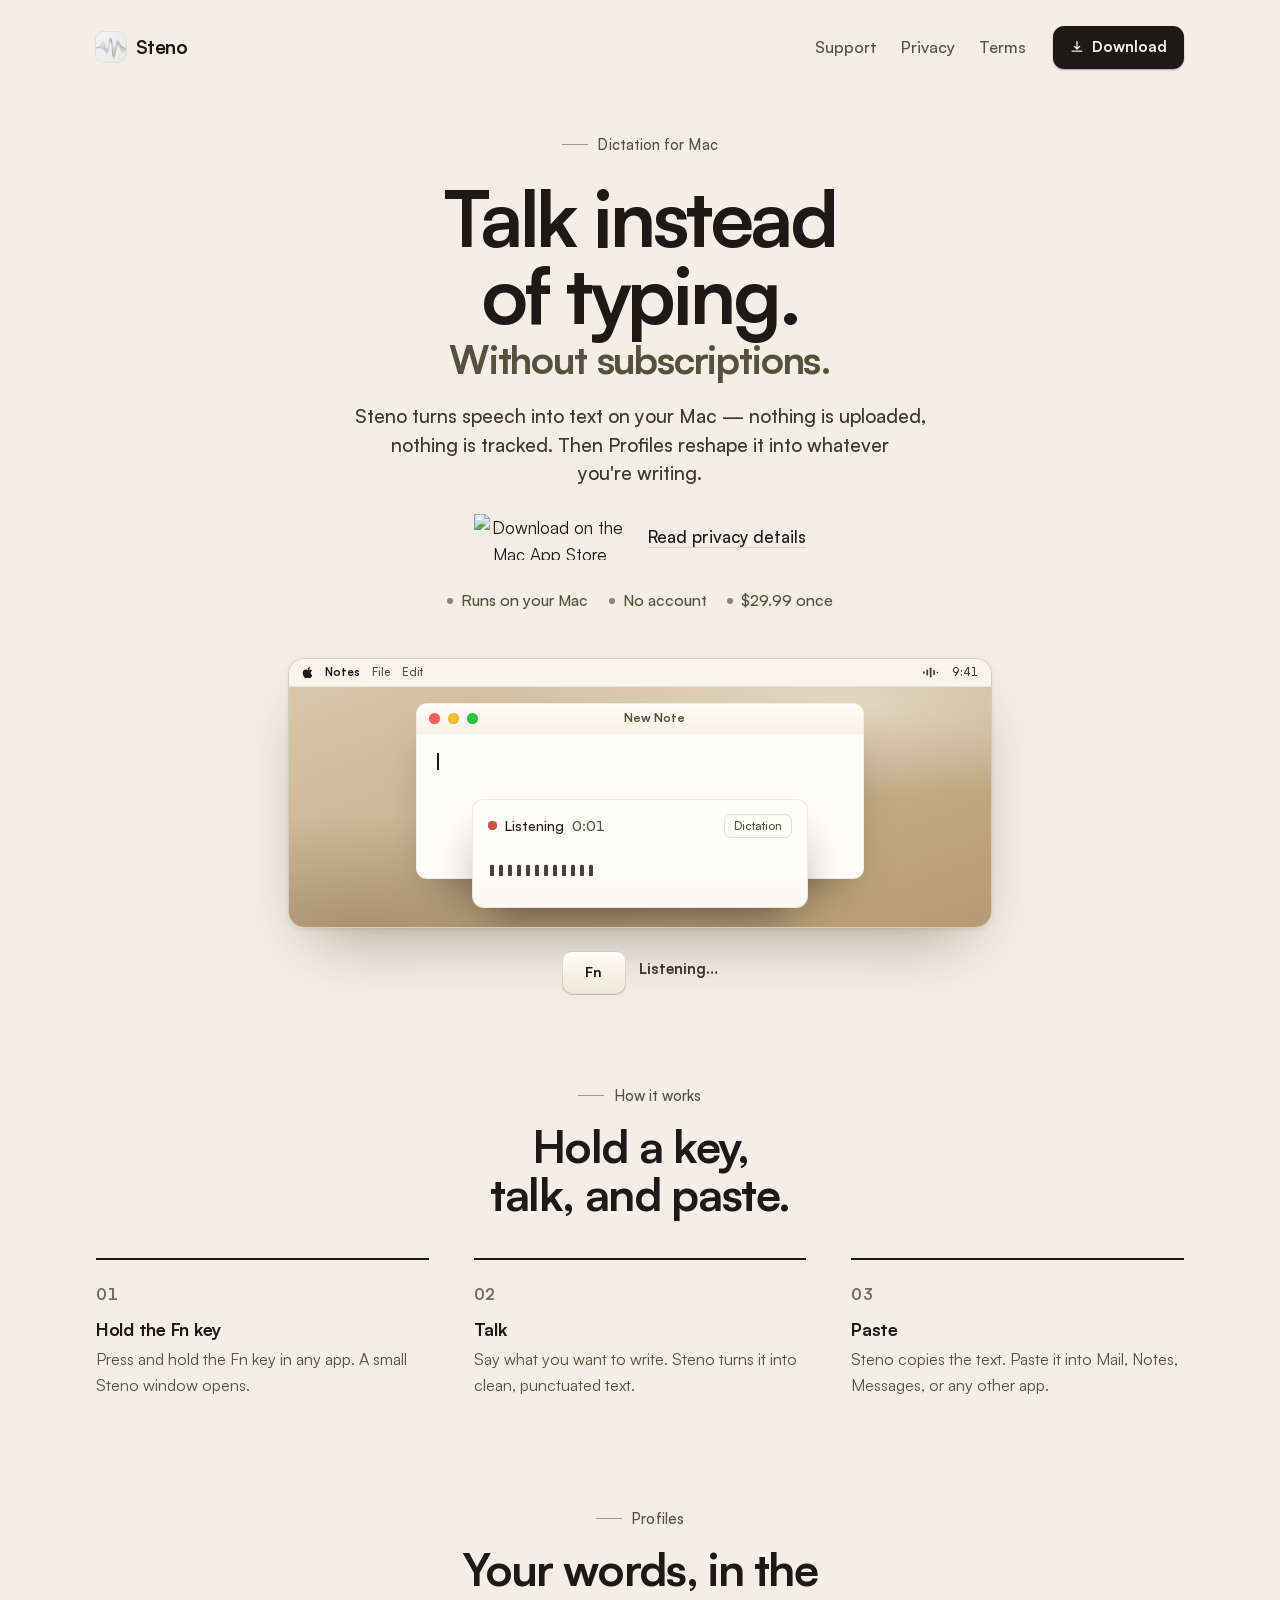
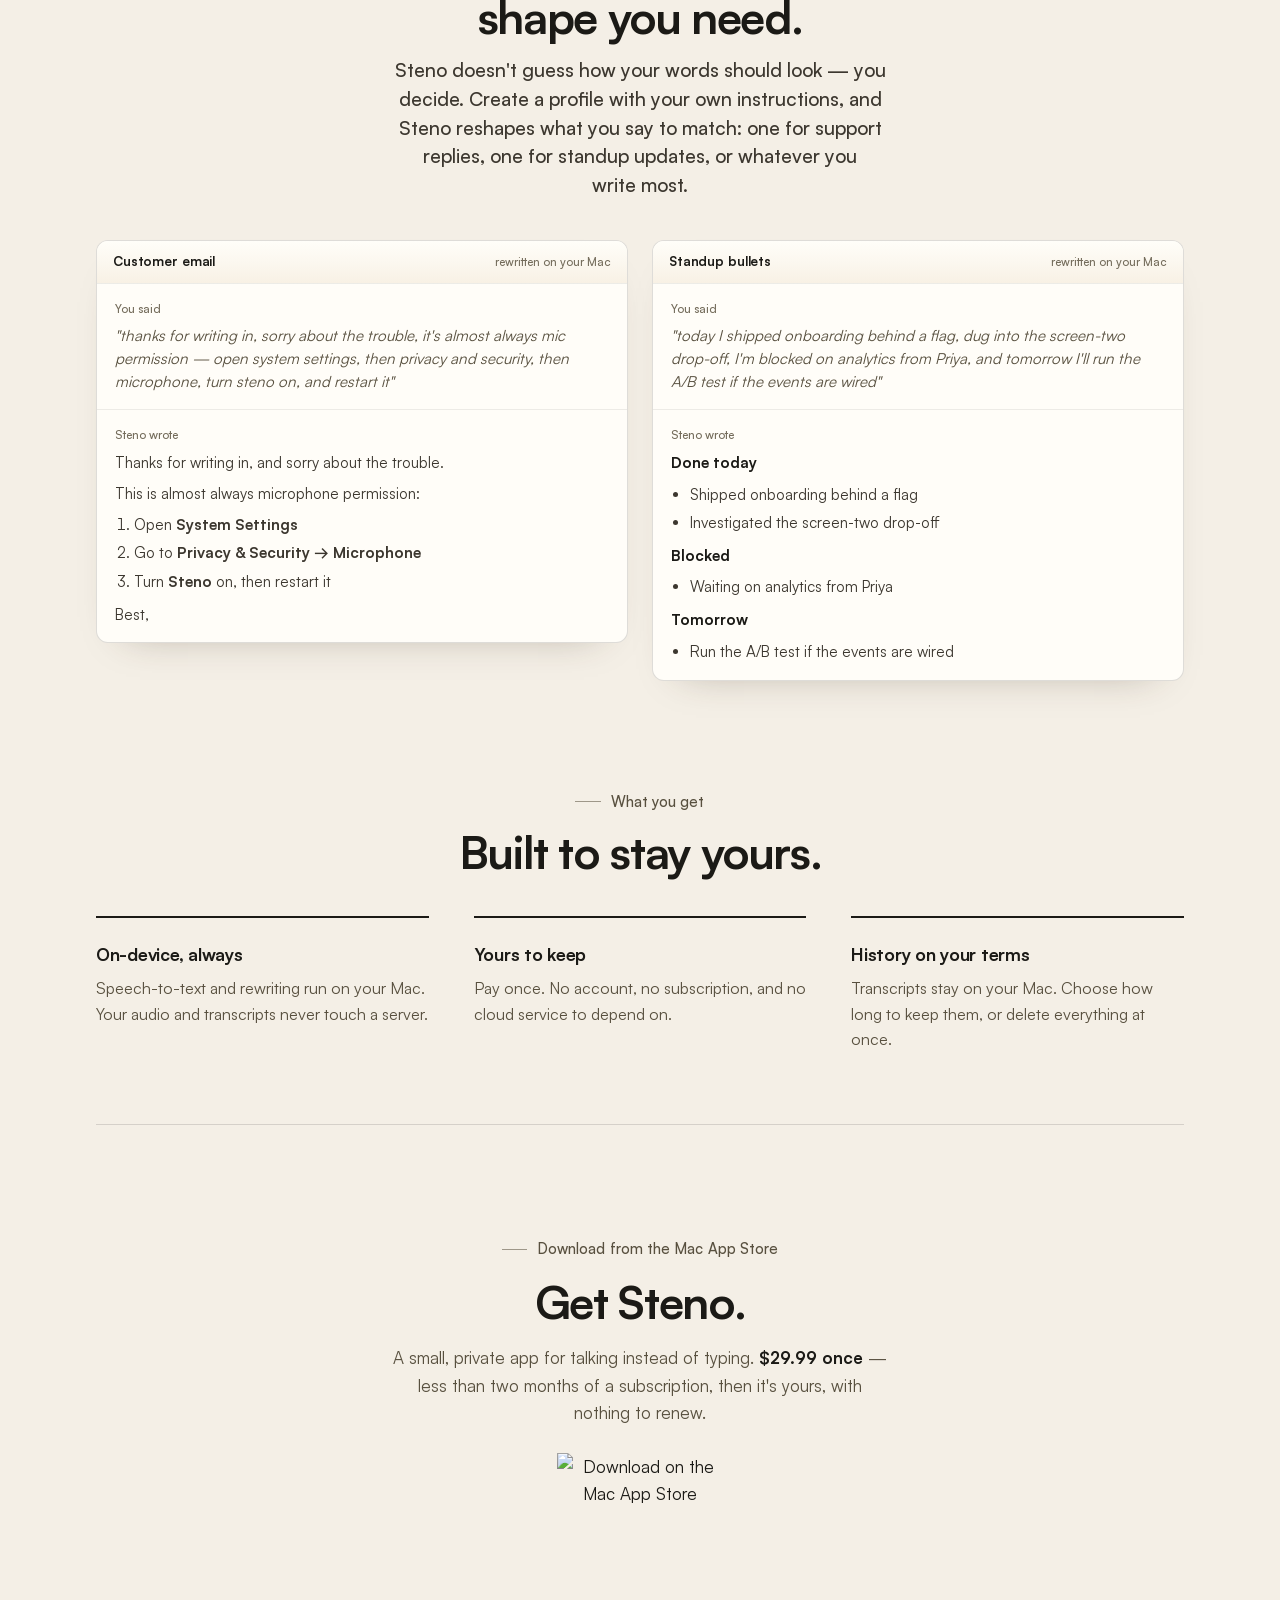
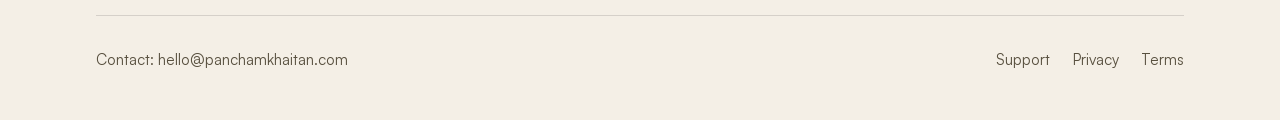
==== commit 161c9476: "Align listed price with the Mac App Store. The US store sells Steno for $29.99 once, not $39." ====
--- a/index.html
+++ b/index.html
@@ -90,7 +90,7 @@
                     <ul class="hero-meta">
                         <li>Runs on your Mac</li>
                         <li>No account</li>
-                        <li>$39 once</li>
+                        <li>$29.99 once</li>
                     </ul>
                 </div>
 
@@ -328,7 +328,7 @@
                 <h2 id="cta-title" data-reveal>Get Steno.</h2>
                 <p data-reveal>
                     A small, private app for talking instead of typing.
-                    <strong>$39 once</strong> — less than two months of a
+                    <strong>$29.99 once</strong> — less than two months of a
                     subscription, then it's yours, with nothing to renew.
                 </p>
                 <a
